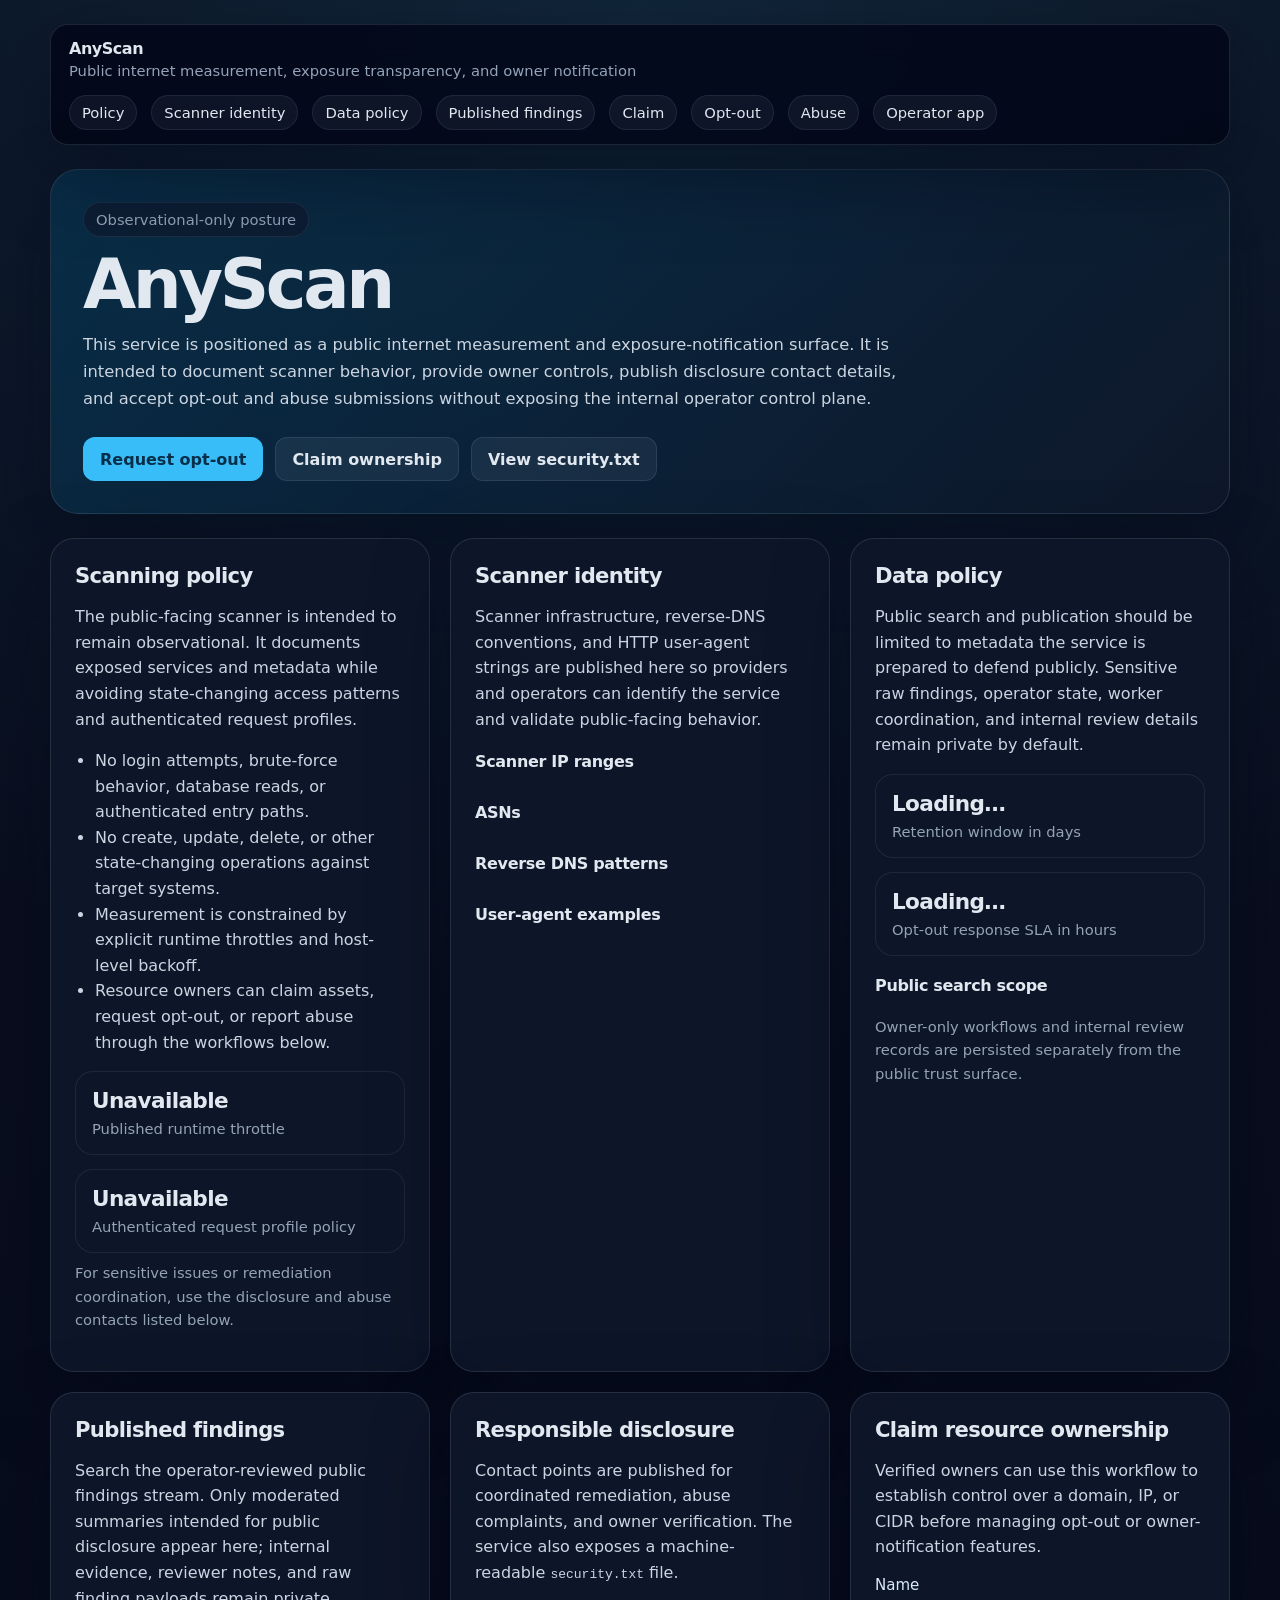
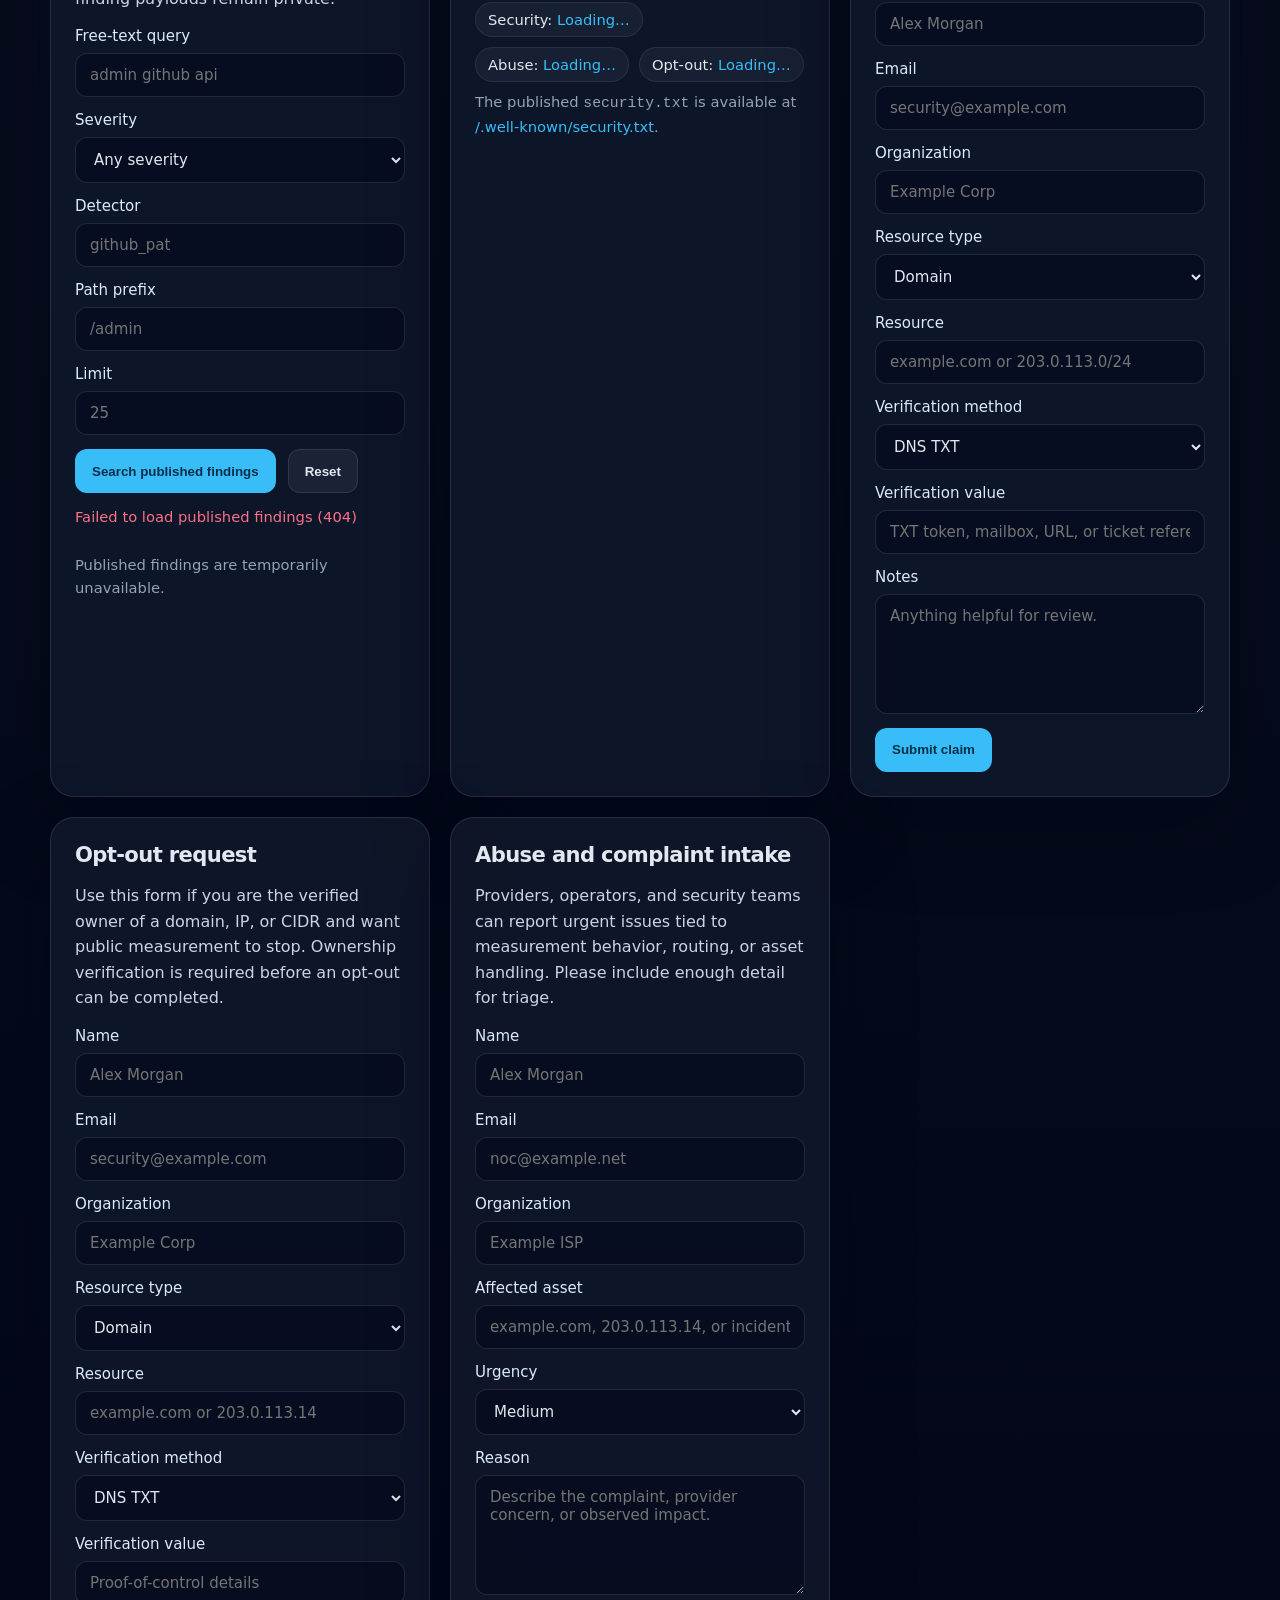
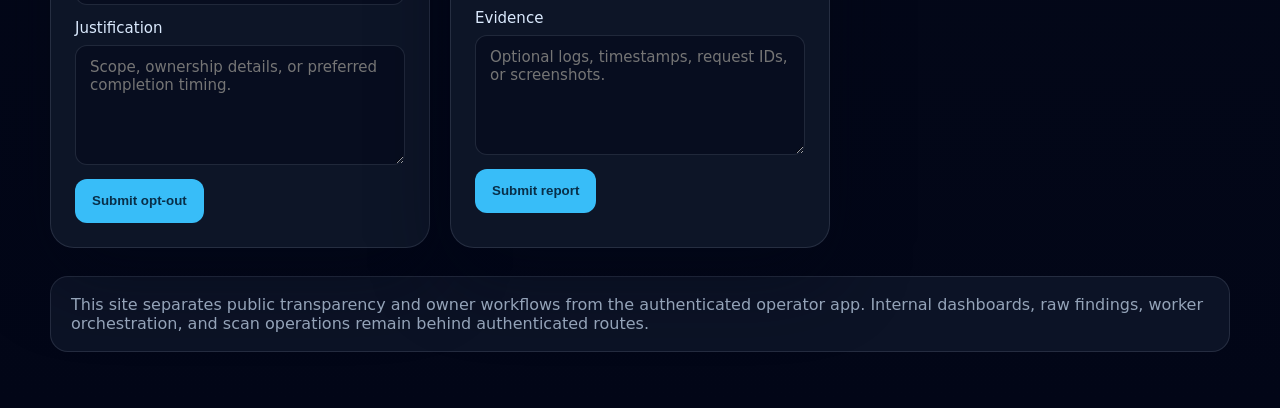
==== public-site.html @ 5071c145 "Initial AnyScan import" ====
<!doctype html>
<html lang="en">
	<head>
		<meta charset="utf-8" />
		<meta name="viewport" content="width=device-width, initial-scale=1" />
		<title>AnyScan</title>
		<style>
			:root {
				color-scheme: dark;
				--bg: #020617;
				--bg-alt: #0f172a;
				--panel: rgba(15, 23, 42, 0.92);
				--panel-border: rgba(148, 163, 184, 0.18);
				--text: #e2e8f0;
				--muted: #94a3b8;
				--accent: #38bdf8;
				--accent-soft: rgba(56, 189, 248, 0.12);
				--success: #34d399;
				--danger: #fb7185;
				--warning: #fbbf24;
				--shadow: 0 30px 80px rgba(2, 6, 23, 0.45);
			}

			* {
				box-sizing: border-box;
			}

			html {
				scroll-behavior: smooth;
			}

			body {
				margin: 0;
				min-height: 100vh;
				font-family:
					Inter,
					ui-sans-serif,
					system-ui,
					-apple-system,
					BlinkMacSystemFont,
					'Segoe UI',
					sans-serif;
				background:
					radial-gradient(
						circle at top,
						rgba(56, 189, 248, 0.12),
						transparent 30%
					),
					linear-gradient(180deg, #0b1120 0%, var(--bg) 100%);
				color: var(--text);
			}

			a {
				color: var(--accent);
				text-decoration: none;
			}

			a:hover {
				text-decoration: underline;
			}

			.shell {
				width: min(1180px, calc(100vw - 32px));
				margin: 0 auto;
				padding: 24px 0 56px;
			}

			.topbar {
				position: sticky;
				top: 0;
				z-index: 20;
				margin-bottom: 24px;
				padding: 14px 18px;
				display: flex;
				justify-content: space-between;
				align-items: center;
				gap: 16px;
				flex-wrap: wrap;
				border: 1px solid var(--panel-border);
				border-radius: 18px;
				background: rgba(2, 6, 23, 0.82);
				backdrop-filter: blur(16px);
				box-shadow: var(--shadow);
			}

			.brand {
				display: flex;
				flex-direction: column;
				gap: 4px;
			}

			.brand strong {
				font-size: 1rem;
				letter-spacing: -0.03em;
			}

			.brand span {
				color: var(--muted);
				font-size: 0.92rem;
			}

			nav {
				display: flex;
				gap: 14px;
				flex-wrap: wrap;
			}

			nav a {
				padding: 8px 12px;
				border-radius: 999px;
				background: rgba(148, 163, 184, 0.08);
				border: 1px solid rgba(148, 163, 184, 0.12);
				color: var(--text);
				font-size: 0.92rem;
			}

			nav a:hover {
				text-decoration: none;
				background: var(--accent-soft);
			}

			.hero {
				padding: 32px;
				border-radius: 28px;
				border: 1px solid var(--panel-border);
				background: linear-gradient(
					135deg,
					rgba(8, 47, 73, 0.92),
					rgba(15, 23, 42, 0.95)
				);
				box-shadow: var(--shadow);
				margin-bottom: 24px;
			}

			.eyebrow {
				display: inline-flex;
				align-items: center;
				gap: 8px;
				margin-bottom: 14px;
				padding: 8px 12px;
				border-radius: 999px;
				background: rgba(15, 23, 42, 0.6);
				border: 1px solid rgba(148, 163, 184, 0.12);
				color: var(--muted);
				font-size: 0.92rem;
			}

			h1 {
				margin: 0 0 14px;
				font-size: clamp(2.4rem, 6vw, 4.3rem);
				line-height: 0.98;
				letter-spacing: -0.05em;
			}

			.hero p {
				margin: 0;
				max-width: 840px;
				color: #cbd5e1;
				line-height: 1.65;
				font-size: 1.02rem;
			}

			.hero-actions {
				margin-top: 24px;
				display: flex;
				gap: 12px;
				flex-wrap: wrap;
			}

			.button {
				display: inline-flex;
				align-items: center;
				justify-content: center;
				min-height: 44px;
				padding: 0 16px;
				border-radius: 12px;
				border: 1px solid transparent;
				background: var(--accent);
				color: #082f49;
				font-weight: 700;
				cursor: pointer;
			}

			.button.secondary {
				background: rgba(148, 163, 184, 0.1);
				border-color: rgba(148, 163, 184, 0.16);
				color: var(--text);
			}

			.grid {
				display: grid;
				gap: 20px;
			}

			.grid.two-up {
				grid-template-columns: repeat(auto-fit, minmax(320px, 1fr));
			}

			.card {
				padding: 24px;
				border-radius: 24px;
				border: 1px solid var(--panel-border);
				background: var(--panel);
				box-shadow: var(--shadow);
			}

			section.card {
				scroll-margin-top: 96px;
			}

			h2 {
				margin: 0 0 12px;
				font-size: 1.32rem;
				letter-spacing: -0.03em;
			}

			h3 {
				margin: 20px 0 10px;
				font-size: 1rem;
				letter-spacing: -0.02em;
			}

			p,
			li {
				color: #cbd5e1;
				line-height: 1.6;
			}

			ul {
				padding-left: 20px;
				margin: 12px 0;
			}

			.pill-row,
			.list-row {
				display: flex;
				gap: 10px;
				flex-wrap: wrap;
				margin-top: 12px;
			}

			.pill {
				padding: 8px 12px;
				border-radius: 999px;
				background: rgba(148, 163, 184, 0.08);
				border: 1px solid rgba(148, 163, 184, 0.12);
				color: var(--text);
				font-size: 0.92rem;
			}

			.metric-grid {
				display: grid;
				gap: 14px;
				grid-template-columns: repeat(auto-fit, minmax(180px, 1fr));
				margin-top: 16px;
			}

			.metric {
				padding: 16px;
				border-radius: 18px;
				background: rgba(15, 23, 42, 0.58);
				border: 1px solid rgba(148, 163, 184, 0.12);
			}

			.metric strong {
				display: block;
				font-size: 1.35rem;
				margin-bottom: 6px;
				letter-spacing: -0.03em;
			}

			.metric span {
				color: var(--muted);
				font-size: 0.92rem;
			}

			form {
				display: grid;
				gap: 14px;
				margin-top: 12px;
			}

			label {
				display: grid;
				gap: 8px;
				font-size: 0.94rem;
				color: #dbeafe;
			}

			input,
			textarea,
			select {
				width: 100%;
				border: 1px solid rgba(148, 163, 184, 0.18);
				border-radius: 12px;
				background: rgba(2, 6, 23, 0.45);
				color: var(--text);
				padding: 12px 14px;
				font: inherit;
			}

			textarea {
				min-height: 120px;
				resize: vertical;
			}

			.form-actions {
				display: flex;
				gap: 12px;
				align-items: center;
				flex-wrap: wrap;
			}

			.form-grid {
				display: grid;
				gap: 14px;
				grid-template-columns: repeat(auto-fit, minmax(160px, 1fr));
			}

			.results-list {
				list-style: none;
				padding: 0;
				margin: 16px 0 0;
				display: grid;
				gap: 12px;
			}

			.result-card {
				padding: 16px;
				border-radius: 18px;
				background: rgba(15, 23, 42, 0.58);
				border: 1px solid rgba(148, 163, 184, 0.12);
			}

			.result-card h3 {
				margin: 0;
				display: flex;
				justify-content: space-between;
				align-items: center;
				gap: 10px;
				flex-wrap: wrap;
				font-size: 1rem;
			}

			.result-card p {
				margin: 10px 0 0;
			}

			.result-meta {
				margin-top: 10px;
				color: var(--muted);
				font-size: 0.92rem;
			}

			.status {
				margin: 0;
				min-height: 22px;
				color: var(--muted);
				font-size: 0.92rem;
			}

			.status.success {
				color: var(--success);
			}
			.status.error {
				color: var(--danger);
			}

			.note {
				margin-top: 8px;
				color: var(--muted);
				font-size: 0.92rem;
			}

			.footer {
				margin-top: 28px;
				padding: 18px 20px;
				border-radius: 18px;
				border: 1px solid var(--panel-border);
				background: rgba(15, 23, 42, 0.82);
				color: var(--muted);
			}

			@media (max-width: 720px) {
				.hero,
				.card {
					padding: 20px;
				}
			}
		</style>
	</head>
	<body>
		<div class="shell">
			<header class="topbar">
				<div class="brand">
					<strong id="service-name-nav"
						>AnyScan</strong
					>
					<span
						>Public internet measurement, exposure transparency, and
						owner notification</span
					>
				</div>
				<nav>
					<a href="/scanning-policy">Policy</a>
					<a href="/scanner-identity">Scanner identity</a>
					<a href="/data-policy">Data policy</a>
					<a href="/#published-findings">Published findings</a>
					<a href="/claim">Claim</a>
					<a href="/opt-out">Opt-out</a>
					<a href="/abuse">Abuse</a>
					<a href="/app">Operator app</a>
				</nav>
			</header>

			<section class="hero">
				<div class="eyebrow">Observational-only posture</div>
				<h1 id="service-name-hero">AnyScan</h1>
				<p>
					This service is positioned as a public internet measurement
					and exposure-notification surface. It is intended to
					document scanner behavior, provide owner controls, publish
					disclosure contact details, and accept opt-out and abuse
					submissions without exposing the internal operator control
					plane.
				</p>
				<div class="hero-actions">
					<a class="button" href="/opt-out">Request opt-out</a>
					<a class="button secondary" href="/claim"
						>Claim ownership</a
					>
					<a
						class="button secondary"
						id="security-txt-link"
						href="/.well-known/security.txt"
						>View security.txt</a
					>
				</div>
			</section>

			<div class="grid two-up">
				<section id="scanning-policy" class="card">
					<h2>Scanning policy</h2>
					<p>
						The public-facing scanner is intended to remain
						observational. It documents exposed services and
						metadata while avoiding state-changing access patterns
						and authenticated request profiles.
					</p>
					<ul>
						<li>
							No login attempts, brute-force behavior, database
							reads, or authenticated entry paths.
						</li>
						<li>
							No create, update, delete, or other state-changing
							operations against target systems.
						</li>
						<li>
							Measurement is constrained by explicit runtime
							throttles and host-level backoff.
						</li>
						<li>
							Resource owners can claim assets, request opt-out,
							or report abuse through the workflows below.
						</li>
					</ul>
					<div class="metric-grid">
						<div class="metric">
							<strong id="rate-limit-value">Loading…</strong>
							<span>Published runtime throttle</span>
						</div>
						<div class="metric">
							<strong id="auth-profile-value">Loading…</strong>
							<span>Authenticated request profile policy</span>
						</div>
					</div>
					<p class="note">
						For sensitive issues or remediation coordination, use
						the disclosure and abuse contacts listed below.
					</p>
				</section>

				<section id="scanner-identity" class="card">
					<h2>Scanner identity</h2>
					<p>
						Scanner infrastructure, reverse-DNS conventions, and
						HTTP user-agent strings are published here so providers
						and operators can identify the service and validate
						public-facing behavior.
					</p>
					<h3>Scanner IP ranges</h3>
					<div id="scanner-ranges" class="pill-row"></div>
					<h3>ASNs</h3>
					<div id="scanner-asns" class="pill-row"></div>
					<h3>Reverse DNS patterns</h3>
					<div id="reverse-dns-patterns" class="pill-row"></div>
					<h3>User-agent examples</h3>
					<div id="user-agent-examples" class="pill-row"></div>
				</section>

				<section id="data-policy" class="card">
					<h2>Data policy</h2>
					<p>
						Public search and publication should be limited to
						metadata the service is prepared to defend publicly.
						Sensitive raw findings, operator state, worker
						coordination, and internal review details remain private
						by default.
					</p>
					<div class="metric-grid">
						<div class="metric">
							<strong id="retention-days">Loading…</strong>
							<span>Retention window in days</span>
						</div>
						<div class="metric">
							<strong id="opt-out-sla">Loading…</strong>
							<span>Opt-out response SLA in hours</span>
						</div>
					</div>
					<h3>Public search scope</h3>
					<div id="search-scope" class="pill-row"></div>
					<p class="note">
						Owner-only workflows and internal review records are
						persisted separately from the public trust surface.
					</p>
				</section>

				<section id="published-findings" class="card">
					<h2>Published findings</h2>
					<p>
						Search the operator-reviewed public findings stream.
						Only moderated summaries intended for public disclosure
						appear here; internal evidence, reviewer notes, and raw
						finding payloads remain private.
					</p>
					<form id="public-findings-form">
						<div class="form-grid">
							<label>
								Free-text query
								<input
									name="q"
									placeholder="admin github api"
								/>
							</label>
							<label>
								Severity
								<select name="severity">
									<option value="">Any severity</option>
									<option value="critical">Critical</option>
									<option value="high">High</option>
									<option value="medium">Medium</option>
									<option value="low">Low</option>
									<option value="info">Info</option>
								</select>
							</label>
							<label>
								Detector
								<input
									name="detector"
									placeholder="github_pat"
								/>
							</label>
							<label>
								Path prefix
								<input
									name="path_prefix"
									placeholder="/admin"
								/>
							</label>
							<label>
								Limit
								<input
									name="limit"
									type="number"
									min="1"
									max="100"
									step="1"
									placeholder="25"
								/>
							</label>
						</div>
						<div class="form-actions">
							<button class="button" type="submit">
								Search published findings
							</button>
							<button
								class="button secondary"
								id="public-findings-reset"
								type="button"
							>
								Reset
							</button>
							<p id="public-findings-status" class="status"></p>
						</div>
					</form>
					<ul id="public-findings-list" class="results-list"></ul>
					<p id="public-findings-empty" class="note">
						Loading published findings…
					</p>
				</section>

				<section id="responsible-disclosure" class="card">
					<h2>Responsible disclosure</h2>
					<p>
						Contact points are published for coordinated
						remediation, abuse complaints, and owner verification.
						The service also exposes a machine-readable
						<code>security.txt</code> file.
					</p>
					<div class="list-row">
						<span class="pill"
							>Security:
							<a id="security-email-link" href="#"
								>Loading…</a
							></span
						>
						<span class="pill"
							>Abuse:
							<a id="abuse-email-link" href="#">Loading…</a></span
						>
						<span class="pill"
							>Opt-out:
							<a id="opt-out-email-link" href="#"
								>Loading…</a
							></span
						>
					</div>
					<p class="note">
						The published <code>security.txt</code> is available at
						<a
							id="security-txt-inline-link"
							href="/.well-known/security.txt"
							>/.well-known/security.txt</a
						>.
					</p>
				</section>

				<section id="claim" class="card">
					<h2>Claim resource ownership</h2>
					<p>
						Verified owners can use this workflow to establish
						control over a domain, IP, or CIDR before managing
						opt-out or owner-notification features.
					</p>
					<form id="claim-form">
						<label>
							Name
							<input
								name="requester_name"
								required
								placeholder="Alex Morgan"
							/>
						</label>
						<label>
							Email
							<input
								name="requester_email"
								type="email"
								required
								placeholder="security@example.com"
							/>
						</label>
						<label>
							Organization
							<input
								name="organization"
								placeholder="Example Corp"
							/>
						</label>
						<label>
							Resource type
							<select name="resource_kind">
								<option value="domain">Domain</option>
								<option value="ip">IP</option>
								<option value="cidr">CIDR</option>
							</select>
						</label>
						<label>
							Resource
							<input
								name="resource"
								required
								placeholder="example.com or 203.0.113.0/24"
							/>
						</label>
						<label>
							Verification method
							<select name="verification_method">
								<option value="dns_txt">DNS TXT</option>
								<option value="email">Email</option>
								<option value="http_file">HTTP file</option>
								<option value="manual_review">
									Manual review
								</option>
							</select>
						</label>
						<label>
							Verification value
							<input
								name="verification_value"
								required
								placeholder="TXT token, mailbox, URL, or ticket reference"
							/>
						</label>
						<label>
							Notes
							<textarea
								name="notes"
								placeholder="Anything helpful for review."
							></textarea>
						</label>
						<div class="form-actions">
							<button class="button" type="submit">
								Submit claim
							</button>
							<p id="claim-status" class="status"></p>
						</div>
					</form>
				</section>

				<section id="opt-out" class="card">
					<h2>Opt-out request</h2>
					<p>
						Use this form if you are the verified owner of a domain,
						IP, or CIDR and want public measurement to stop.
						Ownership verification is required before an opt-out can
						be completed.
					</p>
					<form id="opt-out-form">
						<label>
							Name
							<input
								name="requester_name"
								required
								placeholder="Alex Morgan"
							/>
						</label>
						<label>
							Email
							<input
								name="requester_email"
								type="email"
								required
								placeholder="security@example.com"
							/>
						</label>
						<label>
							Organization
							<input
								name="organization"
								placeholder="Example Corp"
							/>
						</label>
						<label>
							Resource type
							<select name="resource_kind">
								<option value="domain">Domain</option>
								<option value="ip">IP</option>
								<option value="cidr">CIDR</option>
							</select>
						</label>
						<label>
							Resource
							<input
								name="resource"
								required
								placeholder="example.com or 203.0.113.14"
							/>
						</label>
						<label>
							Verification method
							<select name="verification_method">
								<option value="dns_txt">DNS TXT</option>
								<option value="email">Email</option>
								<option value="http_file">HTTP file</option>
								<option value="manual_review">
									Manual review
								</option>
							</select>
						</label>
						<label>
							Verification value
							<input
								name="verification_value"
								required
								placeholder="Proof-of-control details"
							/>
						</label>
						<label>
							Justification
							<textarea
								name="justification"
								placeholder="Scope, ownership details, or preferred completion timing."
							></textarea>
						</label>
						<div class="form-actions">
							<button class="button" type="submit">
								Submit opt-out
							</button>
							<p id="opt-out-status" class="status"></p>
						</div>
					</form>
				</section>

				<section id="abuse" class="card">
					<h2>Abuse and complaint intake</h2>
					<p>
						Providers, operators, and security teams can report
						urgent issues tied to measurement behavior, routing, or
						asset handling. Please include enough detail for triage.
					</p>
					<form id="abuse-form">
						<label>
							Name
							<input
								name="requester_name"
								required
								placeholder="Alex Morgan"
							/>
						</label>
						<label>
							Email
							<input
								name="requester_email"
								type="email"
								required
								placeholder="noc@example.net"
							/>
						</label>
						<label>
							Organization
							<input
								name="organization"
								placeholder="Example ISP"
							/>
						</label>
						<label>
							Affected asset
							<input
								name="affected_resource"
								required
								placeholder="example.com, 203.0.113.14, or incident reference"
							/>
						</label>
						<label>
							Urgency
							<select name="urgency">
								<option value="low">Low</option>
								<option value="medium" selected>Medium</option>
								<option value="high">High</option>
								<option value="critical">Critical</option>
							</select>
						</label>
						<label>
							Reason
							<textarea
								name="reason"
								required
								placeholder="Describe the complaint, provider concern, or observed impact."
							></textarea>
						</label>
						<label>
							Evidence
							<textarea
								name="evidence"
								placeholder="Optional logs, timestamps, request IDs, or screenshots."
							></textarea>
						</label>
						<div class="form-actions">
							<button class="button" type="submit">
								Submit report
							</button>
							<p id="abuse-status" class="status"></p>
						</div>
					</form>
				</section>
			</div>

			<footer class="footer">
				This site separates public transparency and owner workflows from
				the authenticated operator app. Internal dashboards, raw
				findings, worker orchestration, and scan operations remain
				behind authenticated routes.
			</footer>
		</div>

		<script>
			const profileEndpoint = '/api/public/profile';
			const publicFindingsEndpoint = '/api/public/findings';

			const byId = id => document.getElementById(id);

			function formatTimestamp(value) {
				if (!value) {
					return '—';
				}
				const date = new Date(value);
				return Number.isNaN(date.getTime())
					? value
					: date.toLocaleString();
			}

			function normalizePositiveInteger(value) {
				const numeric = Number(`${value || ''}`.trim());
				return Number.isInteger(numeric) && numeric > 0
					? numeric
					: null;
			}

			function renderPills(element, items, fallback) {
				element.innerHTML = '';
				const values = items && items.length ? items : [fallback];
				values.forEach(value => {
					const span = document.createElement('span');
					span.className = 'pill';
					span.textContent = value;
					element.appendChild(span);
				});
			}

			function setMailLink(anchor, email) {
				anchor.href = `mailto:${email}`;
				anchor.textContent = email;
			}

			function setStatus(element, message, tone = '') {
				element.textContent = message;
				element.className = `status ${tone}`.trim();
			}

			async function loadProfile() {
				const response = await fetch(profileEndpoint, {
					credentials: 'same-origin'
				});
				if (!response.ok) {
					throw new Error(
						`Failed to load public profile (${response.status})`
					);
				}
				return response.json();
			}

			function populateProfile(profile) {
				byId('service-name-nav').textContent = profile.service_name;
				byId('service-name-hero').textContent = profile.service_name;
				byId('rate-limit-value').textContent =
					profile.rate_limit_policy;
				byId('auth-profile-value').textContent =
					profile.allow_authenticated_request_profiles
						? 'Enabled'
						: 'Disabled';
				byId('retention-days').textContent =
					`${profile.data_retention_days}`;
				byId('opt-out-sla').textContent =
					`${profile.opt_out_response_sla_hours}`;

				renderPills(
					byId('scanner-ranges'),
					profile.scanner_ip_ranges,
					'No ranges published yet'
				);
				renderPills(
					byId('scanner-asns'),
					profile.scanner_asns,
					'No ASNs published yet'
				);
				renderPills(
					byId('reverse-dns-patterns'),
					profile.reverse_dns_patterns,
					'No reverse-DNS patterns published yet'
				);
				renderPills(
					byId('user-agent-examples'),
					profile.user_agent_examples,
					'No user-agent examples published yet'
				);
				renderPills(
					byId('search-scope'),
					profile.published_search_scope,
					'No public search scope published yet'
				);

				setMailLink(
					byId('security-email-link'),
					profile.security_email
				);
				setMailLink(byId('abuse-email-link'), profile.abuse_email);
				setMailLink(byId('opt-out-email-link'), profile.opt_out_email);

				byId('security-txt-link').href = profile.security_txt_url;
				byId('security-txt-inline-link').href =
					profile.security_txt_url;
			}

			async function submitForm(
				form,
				endpoint,
				statusElement,
				payloadBuilder
			) {
				const formData = new FormData(form);
				const payload = payloadBuilder(formData);
				setStatus(statusElement, 'Submitting…');
				const response = await fetch(endpoint, {
					method: 'POST',
					headers: { 'Content-Type': 'application/json' },
					body: JSON.stringify(payload),
					credentials: 'same-origin'
				});
				let body = null;
				try {
					body = await response.json();
				} catch (_) {
					body = null;
				}
				if (!response.ok) {
					const message =
						body && body.message
							? body.message
							: `Request failed with status ${response.status}`;
					throw new Error(message);
				}
				return body;
			}

			function textOrNull(formData, key) {
				const value = `${formData.get(key) || ''}`.trim();
				return value ? value : null;
			}

			function hasActivePublicFindingsQuery(query) {
				if (!query || typeof query !== 'object') {
					return false;
				}
				return Boolean(
					`${query.q || ''}`.trim() ||
						`${query.severity || ''}`.trim() ||
						`${query.detector || ''}`.trim() ||
						`${query.path_prefix || ''}`.trim() ||
						normalizePositiveInteger(query.limit)
				);
			}

			function buildPublicFindingsQuery(form) {
				const formData = new FormData(form);
				const query = {
					q: textOrNull(formData, 'q'),
					severity: textOrNull(formData, 'severity'),
					detector: textOrNull(formData, 'detector'),
					path_prefix: textOrNull(formData, 'path_prefix'),
					limit: normalizePositiveInteger(formData.get('limit'))
				};
				if (query.limit) {
					query.limit = Math.max(1, Math.min(100, query.limit));
				}
				return hasActivePublicFindingsQuery(query) ? query : null;
			}

			function publicFindingsQueryToSearchParams(query) {
				const params = new URLSearchParams();
				if (!query) {
					return params;
				}
				if (query.q) {
					params.set('q', query.q);
				}
				if (query.severity) {
					params.set('severity', query.severity);
				}
				if (query.detector) {
					params.set('detector', query.detector);
				}
				if (query.path_prefix) {
					params.set('path_prefix', query.path_prefix);
				}
				if (query.limit) {
					params.set('limit', String(query.limit));
				}
				return params;
			}

			function describePublicFindingsQuery(query) {
				if (!hasActivePublicFindingsQuery(query)) {
					return 'Showing the latest operator-reviewed published findings.';
				}
				const parts = [];
				if (query.q) {
					parts.push(`text "${query.q}"`);
				}
				if (query.severity) {
					parts.push(`severity ${query.severity}`);
				}
				if (query.detector) {
					parts.push(`detector ${query.detector}`);
				}
				if (query.path_prefix) {
					parts.push(`path ${query.path_prefix}`);
				}
				if (query.limit) {
					parts.push(`limit ${query.limit}`);
				}
				return `Showing published findings filtered by ${parts.join(' • ')}.`;
			}

			function renderPublicFindingPills(container, finding) {
				container.innerHTML = '';
				[finding.severity, finding.detector]
					.filter(Boolean)
					.forEach(value => {
						const pill = document.createElement('span');
						pill.className = 'pill';
						pill.textContent = value;
						container.appendChild(pill);
					});
			}

			function renderPublicFindings(findings, query) {
				const list = byId('public-findings-list');
				const empty = byId('public-findings-empty');
				list.innerHTML = '';

				if (!Array.isArray(findings) || !findings.length) {
					empty.textContent = query
						? 'No published findings matched the current search.'
						: 'No operator-reviewed findings are published yet.';
					return;
				}

				empty.textContent = '';
				findings.forEach(finding => {
					const item = document.createElement('li');
					item.className = 'result-card';

					const heading = document.createElement('h3');
					const title = document.createElement('span');
					title.textContent = finding.summary || 'Published finding';
					const observed = document.createElement('span');
					observed.className = 'note';
					observed.textContent = `Observed ${formatTimestamp(finding.observed_at)}`;
					heading.append(title, observed);

					const pills = document.createElement('div');
					pills.className = 'list-row';
					renderPublicFindingPills(pills, finding);

					const path = document.createElement('p');
					path.textContent = `${finding.target_base_url || ''}${finding.path || ''}`;

					const meta = document.createElement('p');
					meta.className = 'result-meta';
					meta.textContent = `Published ${formatTimestamp(finding.published_at)}`;

					item.append(heading, pills, path, meta);
					list.appendChild(item);
				});
			}

			async function loadPublicFindings(query = null) {
				const params = publicFindingsQueryToSearchParams(query);
				const path = params.toString()
					? `${publicFindingsEndpoint}?${params.toString()}`
					: publicFindingsEndpoint;
				setStatus(
					byId('public-findings-status'),
					'Loading published findings…'
				);
				const response = await fetch(path, {
					credentials: 'same-origin'
				});
				if (!response.ok) {
					throw new Error(
						`Failed to load published findings (${response.status})`
					);
				}
				const findings = await response.json();
				renderPublicFindings(findings, query);
				setStatus(
					byId('public-findings-status'),
					describePublicFindingsQuery(query)
				);
			}

			function scrollToRouteSection() {
				const routeMap = {
					'/scanning-policy': 'scanning-policy',
					'/scanner-identity': 'scanner-identity',
					'/data-policy': 'data-policy',
					'/claim': 'claim',
					'/opt-out': 'opt-out',
					'/abuse': 'abuse'
				};
				const target = routeMap[window.location.pathname];
				if (!target) return;
				requestAnimationFrame(() => {
					byId(target)?.scrollIntoView({
						behavior: 'smooth',
						block: 'start'
					});
				});
			}

			async function bootstrap() {
				try {
					const profile = await loadProfile();
					populateProfile(profile);
				} catch (error) {
					byId('rate-limit-value').textContent = 'Unavailable';
					byId('auth-profile-value').textContent = 'Unavailable';
				}

				try {
					await loadPublicFindings();
				} catch (error) {
					setStatus(
						byId('public-findings-status'),
						error.message,
						'error'
					);
					byId('public-findings-empty').textContent =
						'Published findings are temporarily unavailable.';
				}

				scrollToRouteSection();

				const publicFindingsForm = byId('public-findings-form');
				const publicFindingsReset = byId('public-findings-reset');
				publicFindingsForm.addEventListener('submit', async event => {
					event.preventDefault();
					try {
						await loadPublicFindings(
							buildPublicFindingsQuery(publicFindingsForm)
						);
					} catch (error) {
						setStatus(
							byId('public-findings-status'),
							error.message,
							'error'
						);
					}
				});
				publicFindingsReset.addEventListener('click', async () => {
					publicFindingsForm.reset();
					try {
						await loadPublicFindings();
					} catch (error) {
						setStatus(
							byId('public-findings-status'),
							error.message,
							'error'
						);
					}
				});

				const claimForm = byId('claim-form');
				const claimStatus = byId('claim-status');
				claimForm.addEventListener('submit', async event => {
					event.preventDefault();
					try {
						const record = await submitForm(
							claimForm,
							'/api/public/claims',
							claimStatus,
							formData => ({
								requester_name: `${formData.get('requester_name') || ''}`,
								requester_email: `${formData.get('requester_email') || ''}`,
								organization: textOrNull(
									formData,
									'organization'
								),
								resource_kind: `${formData.get('resource_kind') || 'domain'}`,
								resource: `${formData.get('resource') || ''}`,
								verification_method: `${formData.get('verification_method') || 'dns_txt'}`,
								verification_value: `${formData.get('verification_value') || ''}`,
								notes: textOrNull(formData, 'notes')
							})
						);
						claimForm.reset();
						setStatus(
							claimStatus,
							`Claim ${record.id} submitted with status ${record.status}.`,
							'success'
						);
					} catch (error) {
						setStatus(claimStatus, error.message, 'error');
					}
				});

				const optOutForm = byId('opt-out-form');
				const optOutStatus = byId('opt-out-status');
				optOutForm.addEventListener('submit', async event => {
					event.preventDefault();
					try {
						const record = await submitForm(
							optOutForm,
							'/api/public/opt-outs',
							optOutStatus,
							formData => ({
								requester_name: `${formData.get('requester_name') || ''}`,
								requester_email: `${formData.get('requester_email') || ''}`,
								organization: textOrNull(
									formData,
									'organization'
								),
								resource_kind: `${formData.get('resource_kind') || 'domain'}`,
								resource: `${formData.get('resource') || ''}`,
								verification_method: `${formData.get('verification_method') || 'dns_txt'}`,
								verification_value: `${formData.get('verification_value') || ''}`,
								justification: textOrNull(
									formData,
									'justification'
								)
							})
						);
						optOutForm.reset();
						setStatus(
							optOutStatus,
							`Opt-out request ${record.id} submitted with status ${record.status}.`,
							'success'
						);
					} catch (error) {
						setStatus(optOutStatus, error.message, 'error');
					}
				});

				const abuseForm = byId('abuse-form');
				const abuseStatus = byId('abuse-status');
				abuseForm.addEventListener('submit', async event => {
					event.preventDefault();
					try {
						const record = await submitForm(
							abuseForm,
							'/api/public/abuse-reports',
							abuseStatus,
							formData => ({
								requester_name: `${formData.get('requester_name') || ''}`,
								requester_email: `${formData.get('requester_email') || ''}`,
								organization: textOrNull(
									formData,
									'organization'
								),
								affected_resource: `${formData.get('affected_resource') || ''}`,
								urgency: `${formData.get('urgency') || 'medium'}`,
								reason: `${formData.get('reason') || ''}`,
								evidence: textOrNull(formData, 'evidence')
							})
						);
						abuseForm.reset();
						setStatus(
							abuseStatus,
							`Abuse report ${record.id} submitted with status ${record.status}.`,
							'success'
						);
					} catch (error) {
						setStatus(abuseStatus, error.message, 'error');
					}
				});
			}

			bootstrap();
		</script>
	</body>
</html>
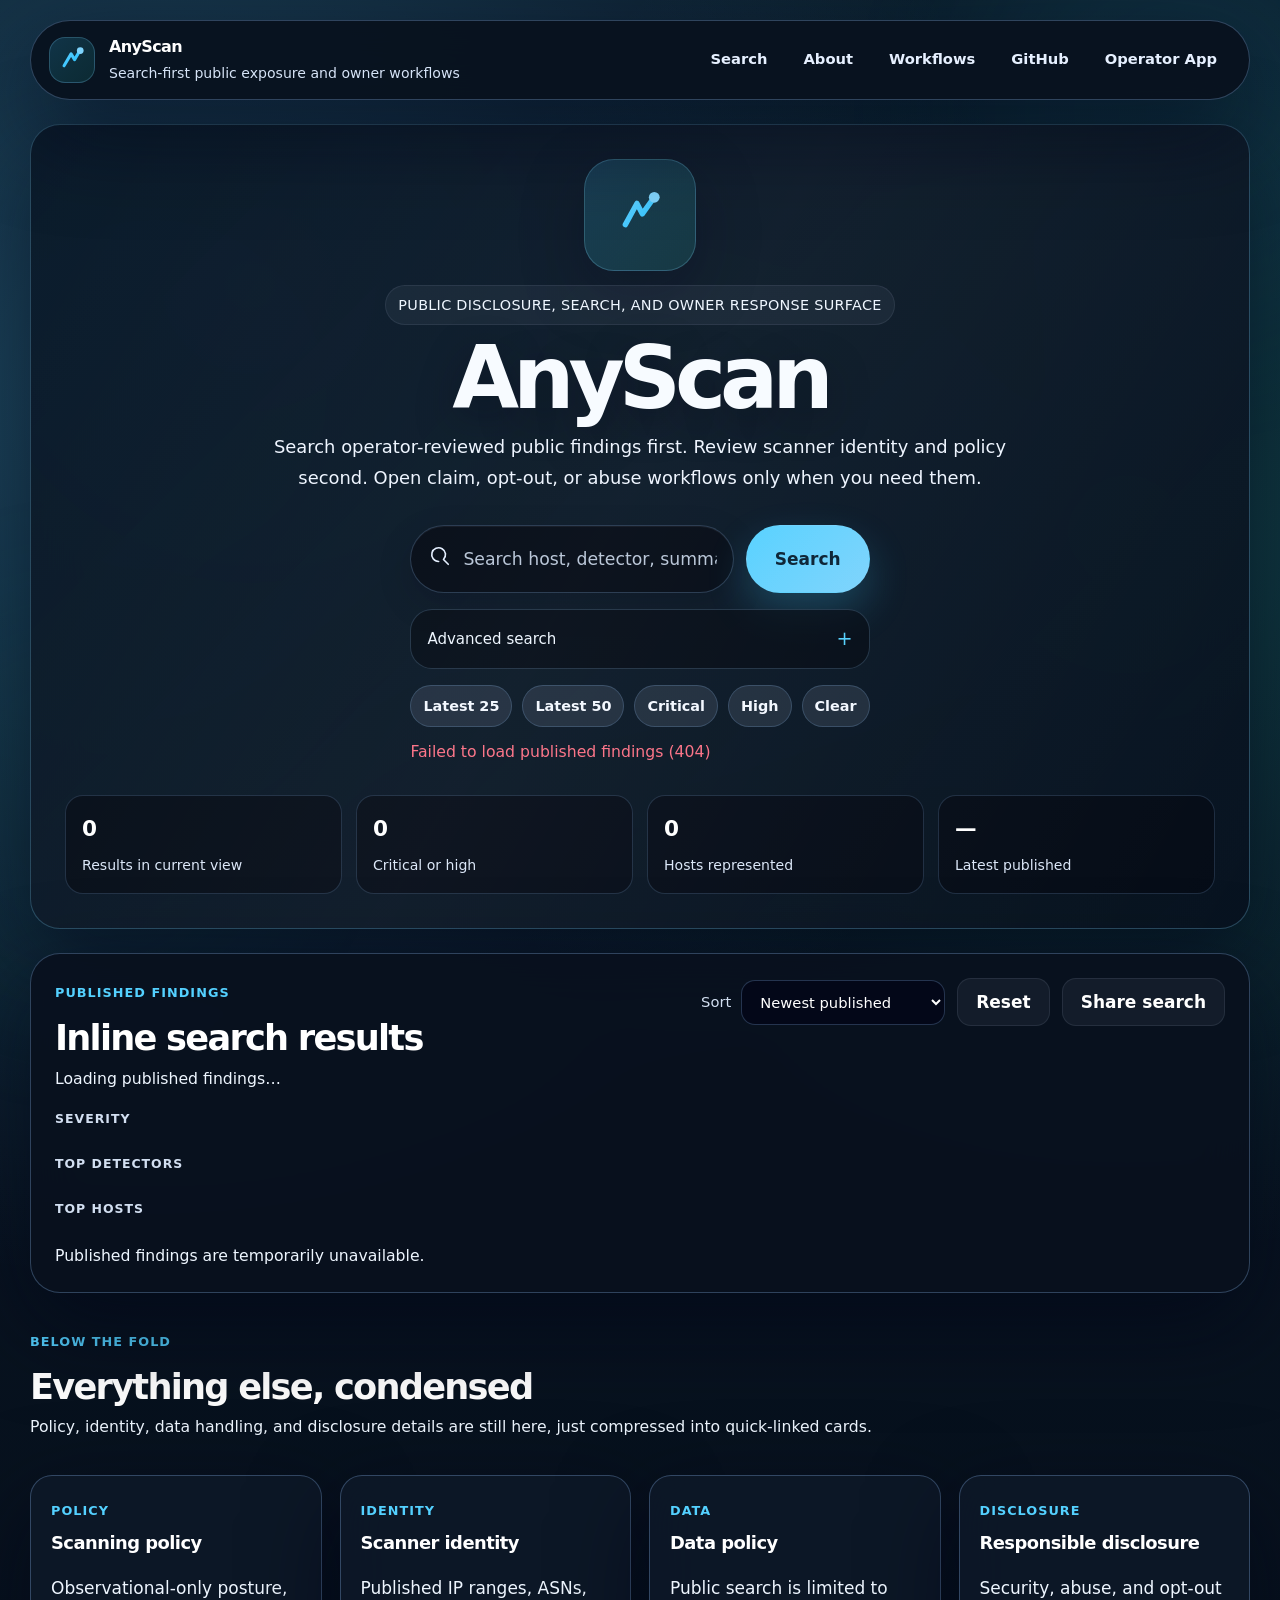
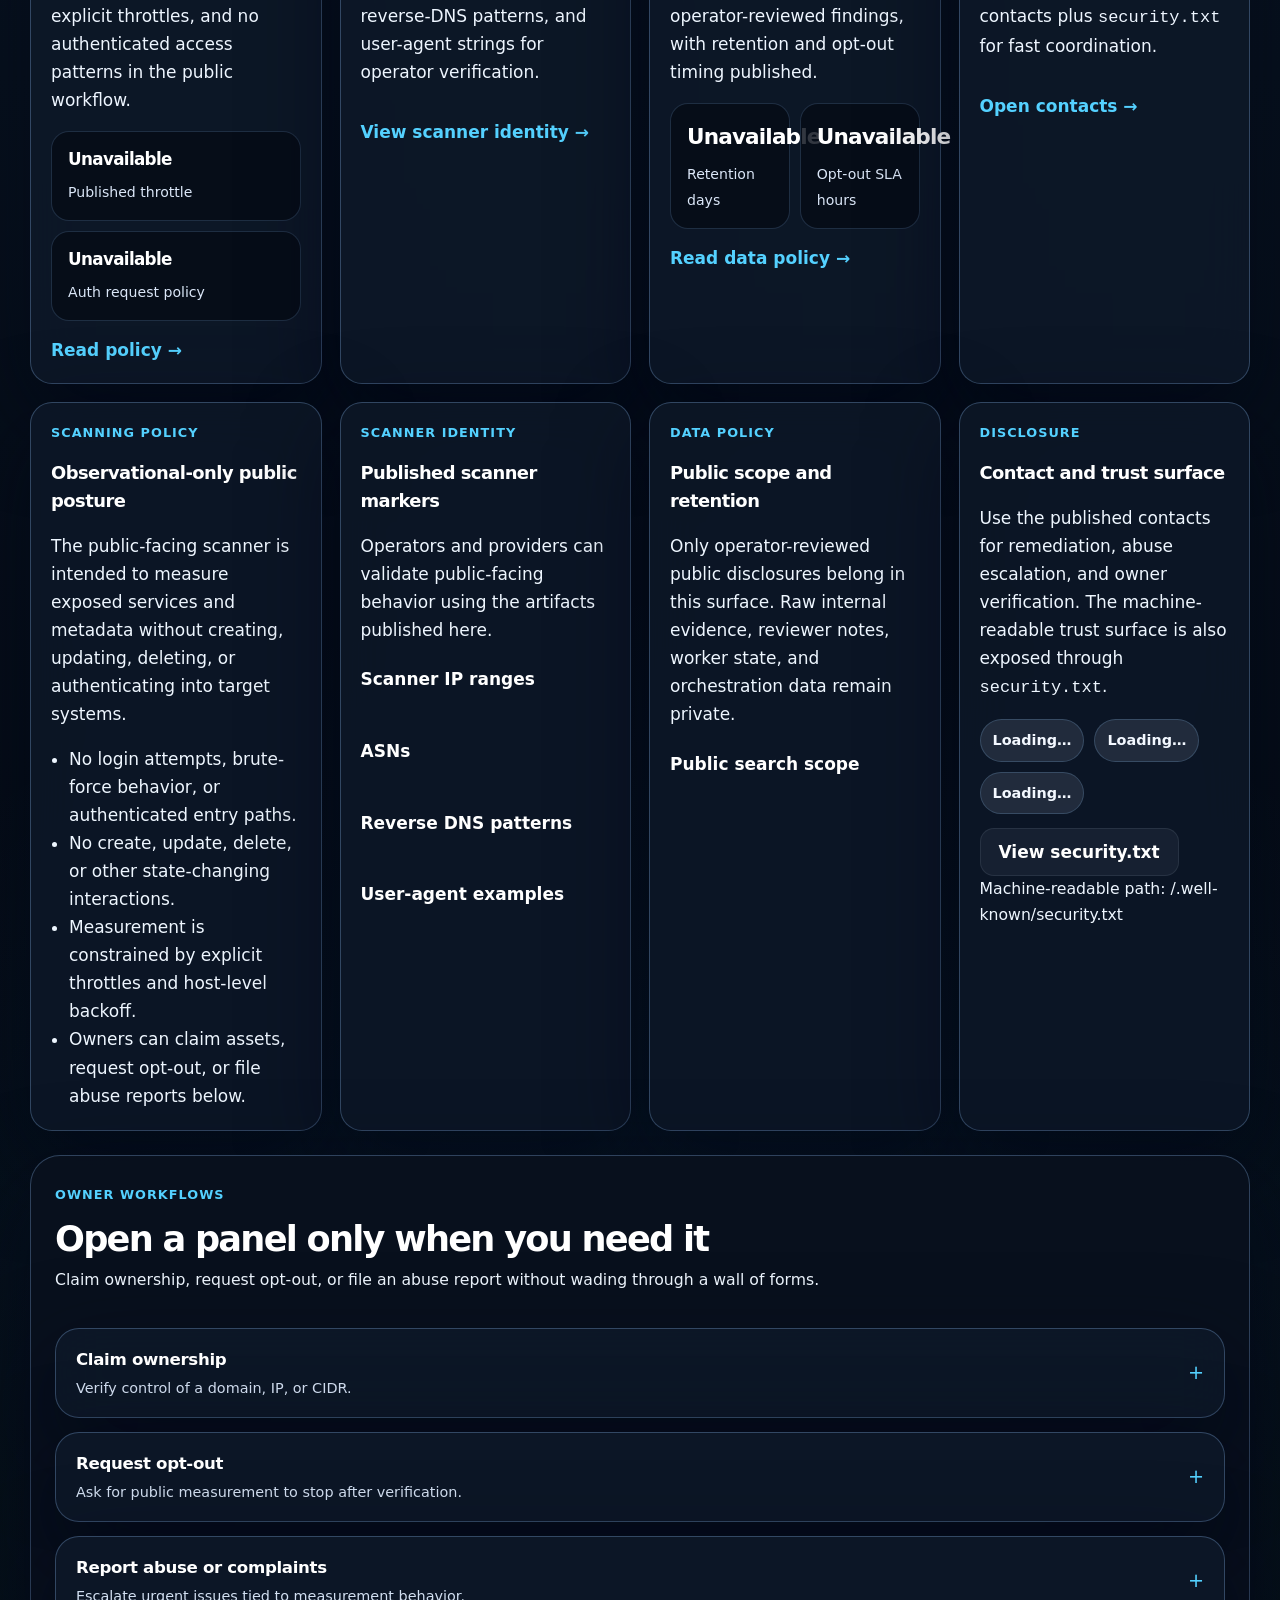
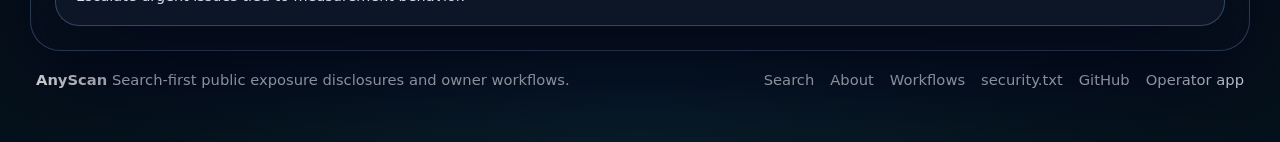
==== commit 8b12f2d0: "Sync AnyScan runtime updates" ====
--- a/public-site.html
+++ b/public-site.html
@@ -7,18 +7,25 @@
 		<style>
 			:root {
 				color-scheme: dark;
-				--bg: #020617;
-				--bg-alt: #0f172a;
-				--panel: rgba(15, 23, 42, 0.92);
-				--panel-border: rgba(148, 163, 184, 0.18);
-				--text: #e2e8f0;
-				--muted: #94a3b8;
-				--accent: #38bdf8;
-				--accent-soft: rgba(56, 189, 248, 0.12);
+				--bg: #07111d;
+				--bg-deep: #0b1a2d;
+				--panel: rgba(13, 24, 40, 0.94);
+				--panel-strong: rgba(13, 24, 40, 0.98);
+				--panel-border: rgba(147, 197, 253, 0.28);
+				--text: #ffffff;
+				--muted: #d2dff1;
+				--muted-strong: #eef6ff;
+				--accent: #54d1ff;
+				--accent-2: #2dd4bf;
+				--accent-soft: rgba(84, 209, 255, 0.18);
 				--success: #34d399;
+				--warning: #fbbf24;
 				--danger: #fb7185;
-				--warning: #fbbf24;
-				--shadow: 0 30px 80px rgba(2, 6, 23, 0.45);
+				--critical: #f43f5e;
+				--shadow: 0 32px 90px rgba(2, 6, 23, 0.58);
+				--radius-xl: 30px;
+				--radius-lg: 22px;
+				--radius-md: 16px;
 			}
 
 			* {
@@ -33,855 +40,1657 @@
 				margin: 0;
 				min-height: 100vh;
 				font-family:
+					'Sora',
+					'Space Grotesk',
 					Inter,
 					ui-sans-serif,
 					system-ui,
-					-apple-system,
-					BlinkMacSystemFont,
-					'Segoe UI',
 					sans-serif;
+				color: var(--text);
 				background:
 					radial-gradient(
-						circle at top,
+						circle at 12% 12%,
+						rgba(84, 209, 255, 0.28),
+						transparent 28%
+					),
+					radial-gradient(
+						circle at 88% 16%,
+						rgba(45, 212, 191, 0.22),
+						transparent 24%
+					),
+					radial-gradient(
+						circle at 50% 100%,
 						rgba(56, 189, 248, 0.12),
-						transparent 30%
+						transparent 34%
 					),
-					linear-gradient(180deg, #0b1120 0%, var(--bg) 100%);
-				color: var(--text);
+					linear-gradient(180deg, #0a1727 0%, var(--bg) 50%, #02070f 100%);
+				overflow-x: hidden;
+				font-size: 17px;
+				line-height: 1.55;
+			}
+
+			body::before,
+			body::after {
+				content: '';
+				position: fixed;
+				inset: auto;
+				width: 28rem;
+				height: 28rem;
+				border-radius: 999px;
+				filter: blur(80px);
+				pointer-events: none;
+				opacity: 0.3;
+				z-index: 0;
+				animation: floatGlow 16s ease-in-out infinite;
+			}
+
+			body::before {
+				top: -7rem;
+				right: -8rem;
+				background: rgba(57, 198, 255, 0.22);
+			}
+
+			body::after {
+				left: -9rem;
+				bottom: -8rem;
+				background: rgba(45, 212, 191, 0.12);
+				animation-delay: -8s;
+			}
+
+			@keyframes floatGlow {
+				0%,
+				100% {
+					transform: translate3d(0, 0, 0) scale(1);
+				}
+				50% {
+					transform: translate3d(0, 26px, 0) scale(1.06);
+				}
+			}
+
+			@keyframes riseIn {
+				from {
+					opacity: 0;
+					transform: translateY(18px);
+				}
+				to {
+					opacity: 1;
+					transform: translateY(0);
+				}
 			}
 
 			a {
-				color: var(--accent);
+				color: inherit;
 				text-decoration: none;
 			}
 
-			a:hover {
-				text-decoration: underline;
-			}
-
-			.shell {
-				width: min(1180px, calc(100vw - 32px));
+			button,
+			input,
+			select,
+			textarea {
+				font: inherit;
+			}
+
+			code {
+				font-family:
+					'IBM Plex Mono',
+					'SFMono-Regular',
+					ui-monospace,
+					monospace;
+			}
+
+			.page-shell {
+				position: relative;
+				z-index: 1;
+				width: min(1220px, calc(100vw - 28px));
 				margin: 0 auto;
-				padding: 24px 0 56px;
+				padding: 20px 0 40px;
+			}
+
+			.topbar,
+			.glass-panel,
+			.info-card,
+			.workflow-panel {
+				border: 1px solid var(--panel-border);
+				background: var(--panel);
+				backdrop-filter: blur(24px);
+				box-shadow: var(--shadow);
 			}
 
 			.topbar {
 				position: sticky;
-				top: 0;
+				top: 16px;
 				z-index: 20;
+				display: flex;
+				align-items: center;
+				justify-content: space-between;
+				gap: 20px;
 				margin-bottom: 24px;
 				padding: 14px 18px;
+				border-radius: 999px;
+				background: rgba(9, 18, 31, 0.96);
+				animation: riseIn 320ms ease both;
+			}
+
+			.brand-lockup {
+				display: inline-flex;
+				align-items: center;
+				gap: 14px;
+				min-width: 0;
+			}
+
+			.brand-mark {
+				display: inline-flex;
+				align-items: center;
+				justify-content: center;
+				width: 46px;
+				height: 46px;
+				border-radius: 16px;
+				background:
+					linear-gradient(
+						135deg,
+						rgba(57, 198, 255, 0.18),
+						rgba(45, 212, 191, 0.12)
+					);
+				border: 1px solid rgba(125, 211, 252, 0.24);
+				flex: 0 0 auto;
+			}
+
+			.brand-mark svg,
+			.hero-logo svg {
+				display: block;
+				width: 100%;
+				height: 100%;
+			}
+
+			.brand-copy {
+				display: grid;
+				gap: 3px;
+				min-width: 0;
+			}
+
+			.brand-copy strong {
+				font-size: 1rem;
+				letter-spacing: -0.04em;
+			}
+
+			.brand-copy span {
+				color: #d6e4f7;
+				font-size: 0.88rem;
+				white-space: nowrap;
+				overflow: hidden;
+				text-overflow: ellipsis;
+			}
+
+			.topnav {
 				display: flex;
-				justify-content: space-between;
 				align-items: center;
-				gap: 16px;
+				gap: 8px;
 				flex-wrap: wrap;
-				border: 1px solid var(--panel-border);
-				border-radius: 18px;
-				background: rgba(2, 6, 23, 0.82);
-				backdrop-filter: blur(16px);
-				box-shadow: var(--shadow);
-			}
-
-			.brand {
-				display: flex;
-				flex-direction: column;
-				gap: 4px;
-			}
-
-			.brand strong {
-				font-size: 1rem;
-				letter-spacing: -0.03em;
-			}
-
-			.brand span {
-				color: var(--muted);
+			}
+
+			.topnav a {
+				padding: 9px 14px;
+				border-radius: 999px;
+				color: #e6f0ff;
 				font-size: 0.92rem;
-			}
-
-			nav {
-				display: flex;
+				font-weight: 600;
+				transition:
+					background 140ms ease,
+					color 140ms ease,
+					transform 140ms ease;
+			}
+
+			.topnav a:hover {
+				background: rgba(148, 163, 184, 0.1);
+				color: var(--text);
+				transform: translateY(-1px);
+			}
+
+			.layout {
+				display: grid;
+				gap: 24px;
+			}
+
+			.hero {
+				position: relative;
+				overflow: hidden;
+				padding: 34px;
+				border-radius: var(--radius-xl);
+				background:
+					linear-gradient(
+						135deg,
+						rgba(11, 27, 43, 0.98),
+						rgba(8, 18, 31, 0.94)
+					),
+					radial-gradient(
+						circle at 18% 20%,
+						rgba(84, 209, 255, 0.28),
+						transparent 32%
+					);
+				border: 1px solid rgba(125, 211, 252, 0.28);
+				animation: riseIn 420ms ease both;
+			}
+
+			.hero::after {
+				content: '';
+				position: absolute;
+				inset: 0;
+				background:
+					linear-gradient(
+						120deg,
+						transparent 0%,
+						rgba(255, 255, 255, 0.04) 48%,
+						transparent 100%
+					);
+				pointer-events: none;
+			}
+
+			.hero-grid {
+				display: grid;
+				gap: 24px;
+				align-items: center;
+				grid-template-columns: minmax(0, 1fr);
+			}
+
+			.hero-copy {
+				display: grid;
+				justify-items: center;
+				text-align: center;
 				gap: 14px;
-				flex-wrap: wrap;
-			}
-
-			nav a {
+			}
+
+			.hero-logo {
+				width: 112px;
+				height: 112px;
+				border-radius: 30px;
+				padding: 18px;
+				background:
+					linear-gradient(
+						135deg,
+						rgba(57, 198, 255, 0.18),
+						rgba(45, 212, 191, 0.14)
+					);
+				border: 1px solid rgba(125, 211, 252, 0.24);
+				box-shadow: 0 20px 60px rgba(2, 6, 23, 0.34);
+				animation: floatGlow 14s ease-in-out infinite;
+			}
+
+			.eyebrow {
+				display: inline-flex;
+				align-items: center;
+				gap: 8px;
 				padding: 8px 12px;
 				border-radius: 999px;
 				background: rgba(148, 163, 184, 0.08);
 				border: 1px solid rgba(148, 163, 184, 0.12);
+				color: var(--muted-strong);
+				font-size: 0.9rem;
+				letter-spacing: 0.02em;
+				text-transform: uppercase;
+			}
+
+			h1 {
+				margin: 0;
+				font-size: clamp(3rem, 7vw, 5.4rem);
+				line-height: 0.92;
+				letter-spacing: -0.07em;
+				color: #f7fbff;
+				text-shadow: 0 12px 40px rgba(2, 6, 23, 0.45);
+			}
+
+			.hero-copy p {
+				margin: 0;
+				max-width: 760px;
+				color: #eef5ff;
+				line-height: 1.7;
+				font-size: 1.12rem;
+				font-weight: 500;
+			}
+
+			.hero-search-form {
+				display: grid;
+				gap: 16px;
+				max-width: 920px;
+				margin: 8px auto 0;
+			}
+
+			.search-row {
+				display: grid;
+				grid-template-columns: minmax(0, 1fr) auto;
+				gap: 12px;
+			}
+
+			.search-input-wrap {
+				display: flex;
+				align-items: center;
+				gap: 12px;
+				padding: 0 16px 0 18px;
+				min-height: 68px;
+				border-radius: 999px;
+				background: rgba(4, 11, 21, 0.96);
+				border: 1px solid rgba(147, 197, 253, 0.24);
+				box-shadow:
+					inset 0 1px 0 rgba(255, 255, 255, 0.05),
+					0 12px 32px rgba(2, 6, 23, 0.22);
+			}
+
+			.search-icon {
+				flex: 0 0 auto;
+				color: #e4efff;
+			}
+
+			.search-input-wrap input {
+				border: 0;
+				background: transparent;
+				padding: 0;
+				outline: 0;
+				font-size: 1.08rem;
 				color: var(--text);
-				font-size: 0.92rem;
-			}
-
-			nav a:hover {
-				text-decoration: none;
-				background: var(--accent-soft);
-			}
-
-			.hero {
-				padding: 32px;
-				border-radius: 28px;
-				border: 1px solid var(--panel-border);
-				background: linear-gradient(
-					135deg,
-					rgba(8, 47, 73, 0.92),
-					rgba(15, 23, 42, 0.95)
-				);
-				box-shadow: var(--shadow);
-				margin-bottom: 24px;
-			}
-
-			.eyebrow {
-				display: inline-flex;
-				align-items: center;
-				gap: 8px;
-				margin-bottom: 14px;
-				padding: 8px 12px;
-				border-radius: 999px;
-				background: rgba(15, 23, 42, 0.6);
-				border: 1px solid rgba(148, 163, 184, 0.12);
-				color: var(--muted);
-				font-size: 0.92rem;
-			}
-
-			h1 {
-				margin: 0 0 14px;
-				font-size: clamp(2.4rem, 6vw, 4.3rem);
-				line-height: 0.98;
-				letter-spacing: -0.05em;
-			}
-
-			.hero p {
-				margin: 0;
-				max-width: 840px;
-				color: #cbd5e1;
-				line-height: 1.65;
-				font-size: 1.02rem;
-			}
-
-			.hero-actions {
-				margin-top: 24px;
-				display: flex;
-				gap: 12px;
-				flex-wrap: wrap;
+			}
+
+			.search-input-wrap input::placeholder {
+				color: rgba(214, 228, 247, 0.86);
 			}
 
 			.button {
 				display: inline-flex;
 				align-items: center;
 				justify-content: center;
-				min-height: 44px;
-				padding: 0 16px;
-				border-radius: 12px;
+				gap: 10px;
+				min-height: 48px;
+				padding: 0 18px;
+				border-radius: 14px;
 				border: 1px solid transparent;
-				background: var(--accent);
-				color: #082f49;
+				background: linear-gradient(135deg, var(--accent), #7dd3fc);
+				color: #082032;
 				font-weight: 700;
 				cursor: pointer;
-			}
-
-			.button.secondary {
-				background: rgba(148, 163, 184, 0.1);
-				border-color: rgba(148, 163, 184, 0.16);
+				transition:
+					transform 140ms ease,
+					box-shadow 140ms ease,
+					background 140ms ease,
+					border-color 140ms ease;
+			}
+
+			.button:hover,
+			.facet-button:hover,
+			.link-button:hover {
+				transform: translateY(-2px);
+				box-shadow: 0 4px 12px rgba(0, 0, 0, 0.15);
+			}
+
+			.button.primary {
+				min-height: 68px;
+				padding-inline: 28px;
+				border-radius: 999px;
+				box-shadow: 0 18px 40px rgba(56, 189, 248, 0.24);
+			}
+
+			.button.ghost,
+			.button.secondary,
+			.link-button,
+			.facet-button {
+				background: rgba(148, 163, 184, 0.08);
+				border-color: rgba(148, 163, 184, 0.14);
 				color: var(--text);
-			}
-
-			.grid {
-				display: grid;
-				gap: 20px;
-			}
-
-			.grid.two-up {
-				grid-template-columns: repeat(auto-fit, minmax(320px, 1fr));
-			}
-
-			.card {
-				padding: 24px;
-				border-radius: 24px;
-				border: 1px solid var(--panel-border);
-				background: var(--panel);
-				box-shadow: var(--shadow);
-			}
-
-			section.card {
-				scroll-margin-top: 96px;
-			}
-
-			h2 {
-				margin: 0 0 12px;
-				font-size: 1.32rem;
-				letter-spacing: -0.03em;
-			}
-
-			h3 {
-				margin: 20px 0 10px;
-				font-size: 1rem;
-				letter-spacing: -0.02em;
-			}
-
-			p,
-			li {
-				color: #cbd5e1;
-				line-height: 1.6;
-			}
-
-			ul {
-				padding-left: 20px;
-				margin: 12px 0;
-			}
-
-			.pill-row,
-			.list-row {
+				box-shadow: none;
+			}
+
+			.search-advanced {
+				border-radius: var(--radius-lg);
+				border: 1px solid rgba(147, 197, 253, 0.2);
+				background: rgba(4, 10, 19, 0.72);
+				overflow: hidden;
+			}
+
+			.search-advanced summary,
+			.workflow-panel summary {
+				cursor: pointer;
+				list-style: none;
+			}
+
+			.search-advanced summary::-webkit-details-marker,
+			.workflow-panel summary::-webkit-details-marker {
+				display: none;
+			}
+
+			.search-advanced summary {
 				display: flex;
-				gap: 10px;
-				flex-wrap: wrap;
-				margin-top: 12px;
-			}
-
-			.pill {
-				padding: 8px 12px;
-				border-radius: 999px;
-				background: rgba(148, 163, 184, 0.08);
-				border: 1px solid rgba(148, 163, 184, 0.12);
-				color: var(--text);
-				font-size: 0.92rem;
-			}
-
-			.metric-grid {
-				display: grid;
-				gap: 14px;
-				grid-template-columns: repeat(auto-fit, minmax(180px, 1fr));
-				margin-top: 16px;
-			}
-
-			.metric {
-				padding: 16px;
-				border-radius: 18px;
-				background: rgba(15, 23, 42, 0.58);
-				border: 1px solid rgba(148, 163, 184, 0.12);
-			}
-
-			.metric strong {
-				display: block;
-				font-size: 1.35rem;
-				margin-bottom: 6px;
-				letter-spacing: -0.03em;
-			}
-
-			.metric span {
-				color: var(--muted);
-				font-size: 0.92rem;
-			}
-
-			form {
-				display: grid;
-				gap: 14px;
-				margin-top: 12px;
-			}
-
-			label {
-				display: grid;
-				gap: 8px;
+				align-items: center;
+				justify-content: space-between;
+				gap: 12px;
+				padding: 14px 16px;
+				color: var(--muted-strong);
 				font-size: 0.94rem;
-				color: #dbeafe;
-			}
-
-			input,
-			textarea,
-			select {
-				width: 100%;
-				border: 1px solid rgba(148, 163, 184, 0.18);
-				border-radius: 12px;
-				background: rgba(2, 6, 23, 0.45);
-				color: var(--text);
-				padding: 12px 14px;
-				font: inherit;
-			}
-
-			textarea {
-				min-height: 120px;
-				resize: vertical;
-			}
-
-			.form-actions {
-				display: flex;
-				gap: 12px;
-				align-items: center;
-				flex-wrap: wrap;
+			}
+
+			.search-advanced summary::after,
+			.workflow-panel summary::after {
+				content: '+';
+				font-size: 1.2rem;
+				color: var(--accent);
+			}
+
+			.search-advanced[open] summary::after,
+			.workflow-panel[open] summary::after {
+				content: '−';
 			}
 
 			.form-grid {
 				display: grid;
 				gap: 14px;
 				grid-template-columns: repeat(auto-fit, minmax(160px, 1fr));
+				padding: 0 16px 16px;
+			}
+
+			label {
+				display: grid;
+				gap: 8px;
+				font-size: 0.92rem;
+				color: var(--muted-strong);
+			}
+
+			input,
+			select,
+			textarea {
+				width: 100%;
+				border-radius: 14px;
+				border: 1px solid rgba(147, 197, 253, 0.24);
+				background: rgba(2, 6, 23, 0.74);
+				color: var(--text);
+				padding: 12px 14px;
+				outline: 0;
+				transition: border-color 140ms ease, box-shadow 140ms ease, background 140ms ease;
+			}
+
+			input:focus,
+			select:focus,
+			textarea:focus {
+				border-color: rgba(57, 198, 255, 0.45);
+				box-shadow: 0 0 0 4px rgba(57, 198, 255, 0.12);
+				background: rgba(2, 6, 23, 0.7);
+			}
+
+			textarea {
+				min-height: 120px;
+				resize: vertical;
+			}
+
+			.hero-search-actions {
+				display: grid;
+				gap: 12px;
+			}
+
+			.facet-row,
+			.pill-row,
+			.list-row,
+			.quick-actions {
+				display: flex;
+				flex-wrap: wrap;
+				gap: 10px;
+			}
+
+			.pill,
+			.facet-button,
+			.link-button {
+				display: inline-flex;
+				align-items: center;
+				justify-content: center;
+				padding: 9px 12px;
+				border-radius: 999px;
+				border: 1px solid rgba(147, 197, 253, 0.2);
+				background: rgba(148, 163, 184, 0.16);
+				color: #f3f8ff;
+				font-size: 0.9rem;
+				font-weight: 600;
+			}
+
+			.facet-button.active {
+				background: rgba(57, 198, 255, 0.16);
+				border-color: rgba(57, 198, 255, 0.28);
+				color: var(--text);
+			}
+
+			.status,
+			.note,
+			.section-note {
+				margin: 0;
+				color: var(--muted-strong);
+				font-size: 0.98rem;
+				line-height: 1.6;
+			}
+
+			.status {
+				min-height: 22px;
+			}
+
+			.status.success {
+				color: var(--success);
+			}
+
+			.status.error {
+				color: var(--danger);
+			}
+
+			.stats-strip {
+				display: grid;
+				gap: 14px;
+				grid-template-columns: repeat(auto-fit, minmax(170px, 1fr));
+				margin-top: 6px;
+			}
+
+			.stat-card,
+			.info-stat {
+				padding: 16px;
+				border-radius: 18px;
+				background: rgba(5, 12, 22, 0.82);
+				border: 1px solid rgba(147, 197, 253, 0.18);
+			}
+
+			.stat-card strong,
+			.info-stat strong {
+				display: block;
+				font-size: 1.35rem;
+				letter-spacing: -0.04em;
+				margin-bottom: 6px;
+			}
+
+			.stat-card span,
+			.info-stat span {
+				color: #dbe7f8;
+				font-size: 0.88rem;
+			}
+
+			.section-heading {
+				display: flex;
+				align-items: flex-start;
+				justify-content: space-between;
+				flex-wrap: wrap;
+				gap: 16px;
+				margin-bottom: 18px;
+			}
+
+			.section-eyebrow {
+				display: inline-block;
+				margin-bottom: 8px;
+				color: var(--accent);
+				font-size: 0.8rem;
+				font-weight: 700;
+				letter-spacing: 0.08em;
+				text-transform: uppercase;
+			}
+
+			h2 {
+				margin: 0;
+				font-size: clamp(1.55rem, 3vw, 2.2rem);
+				letter-spacing: -0.05em;
+			}
+
+			h3 {
+				margin: 0;
+				font-size: 1.12rem;
+				letter-spacing: -0.03em;
+			}
+
+			.results-surface,
+			.workflow-section {
+				padding: 24px;
+				border-radius: var(--radius-xl);
+				background: rgba(9, 17, 30, 0.92);
+				animation: riseIn 420ms ease both;
+				animation-delay: 40ms;
+			}
+
+			.results-toolbar-actions {
+				display: flex;
+				align-items: center;
+				gap: 12px;
+				flex-wrap: wrap;
+			}
+
+			.inline-field {
+				display: inline-flex;
+				align-items: center;
+				gap: 10px;
+				color: #d2dff1;
+				font-size: 0.92rem;
+			}
+
+			.inline-field select {
+				width: auto;
+				min-width: 180px;
+			}
+
+			.facet-ribbon {
+				display: grid;
+				gap: 16px;
+				margin-bottom: 14px;
+			}
+
+			.facet-group {
+				display: grid;
+				gap: 10px;
+			}
+
+			.facet-group > span {
+				color: #d2dff1;
+				font-size: 0.78rem;
+				font-weight: 700;
+				letter-spacing: 0.08em;
+				text-transform: uppercase;
 			}
 
 			.results-list {
 				list-style: none;
 				padding: 0;
-				margin: 16px 0 0;
+				margin: 0;
+				display: grid;
+				gap: 14px;
+			}
+
+			.result-card {
+				display: grid;
+				gap: 14px;
+				padding: 18px;
+				border-radius: 22px;
+				background: rgba(12, 22, 38, 0.92);
+				border: 1px solid rgba(147, 197, 253, 0.16);
+				border-left: 4px solid rgba(57, 198, 255, 0.25);
+				animation: riseIn 260ms ease both;
+				transition: transform 160ms ease, box-shadow 160ms ease, border-color 160ms ease;
+			}
+
+			.result-card:hover {
+				transform: translateY(-2px);
+				box-shadow: 0 12px 32px rgba(2, 6, 23, 0.5);
+				border-color: rgba(148, 163, 184, 0.25);
+			}
+
+			.result-card[data-severity='critical'] {
+				border-left-color: var(--critical);
+			}
+
+			.result-card[data-severity='high'] {
+				border-left-color: var(--danger);
+			}
+
+			.result-card[data-severity='medium'] {
+				border-left-color: var(--warning);
+			}
+
+			.result-card[data-severity='low'] {
+				border-left-color: var(--accent);
+			}
+
+			.result-card[data-severity='info'] {
+				border-left-color: var(--accent-2);
+			}
+
+			.result-top {
+				display: flex;
+				align-items: flex-start;
+				justify-content: space-between;
+				gap: 14px;
+				flex-wrap: wrap;
+			}
+
+			.result-title {
+				display: grid;
+				gap: 6px;
+			}
+
+			.result-title strong {
+				font-size: 1.08rem;
+				letter-spacing: -0.03em;
+			}
+
+			.result-subtitle {
+				color: #deebfb;
+				font-size: 0.96rem;
+			}
+
+			.result-pill-row {
+				display: flex;
+				flex-wrap: wrap;
+				gap: 10px;
+			}
+
+			.pill.severity-pill {
+				font-weight: 700;
+				text-transform: uppercase;
+				letter-spacing: 0.04em;
+			}
+
+			.severity-critical {
+				background: rgba(244, 63, 94, 0.16);
+				border-color: rgba(244, 63, 94, 0.38);
+				color: #fecdd3;
+			}
+
+			.severity-high {
+				background: rgba(251, 113, 133, 0.16);
+				border-color: rgba(251, 113, 133, 0.34);
+				color: #fecdd3;
+			}
+
+			.severity-medium {
+				background: rgba(251, 191, 36, 0.14);
+				border-color: rgba(251, 191, 36, 0.32);
+				color: #fde68a;
+			}
+
+			.severity-low {
+				background: rgba(56, 189, 248, 0.14);
+				border-color: rgba(56, 189, 248, 0.3);
+				color: #dbeafe;
+			}
+
+			.severity-info {
+				background: rgba(45, 212, 191, 0.14);
+				border-color: rgba(45, 212, 191, 0.3);
+				color: #ccfbf1;
+			}
+
+			.finding-url {
+				margin: 0;
+				font-family:
+					'IBM Plex Mono',
+					'SFMono-Regular',
+					ui-monospace,
+					monospace;
+				font-size: 0.93rem;
+				line-height: 1.65;
+				word-break: break-word;
+				color: #dbeafe;
+			}
+
+			.finding-meta-grid {
 				display: grid;
 				gap: 12px;
-			}
-
-			.result-card {
-				padding: 16px;
-				border-radius: 18px;
-				background: rgba(15, 23, 42, 0.58);
-				border: 1px solid rgba(148, 163, 184, 0.12);
-			}
-
-			.result-card h3 {
-				margin: 0;
+				grid-template-columns: repeat(auto-fit, minmax(155px, 1fr));
+			}
+
+			.finding-meta {
+				padding: 12px 14px;
+				border-radius: 16px;
+				background: rgba(2, 6, 23, 0.62);
+				border: 1px solid rgba(147, 197, 253, 0.14);
+			}
+
+			.finding-meta span {
+				display: block;
+				margin-bottom: 4px;
+				color: #d2dff1;
+				font-size: 0.78rem;
+				text-transform: uppercase;
+				letter-spacing: 0.06em;
+			}
+
+			.finding-meta strong {
+				font-size: 0.95rem;
+				word-break: break-word;
+			}
+
+			.result-actions {
 				display: flex;
+				flex-wrap: wrap;
+				gap: 10px;
+			}
+
+			.info-section {
+				display: grid;
+				gap: 18px;
+				padding-top: 10px;
+			}
+
+			.info-card-grid,
+			.detail-grid {
+				display: grid;
+				gap: 18px;
+				grid-template-columns: repeat(auto-fit, minmax(250px, 1fr));
+			}
+
+			.info-card,
+			.detail-card {
+				padding: 20px;
+				border-radius: var(--radius-lg);
+				transition:
+					transform 160ms ease,
+					border-color 160ms ease,
+					background 160ms ease;
+				animation: riseIn 420ms ease both;
+				animation-delay: 70ms;
+			}
+
+			.info-card:hover {
+				transform: translateY(-2px);
+				border-color: rgba(57, 198, 255, 0.28);
+				background: rgba(16, 28, 46, 0.94);
+			}
+
+			.info-card p,
+			.detail-card p,
+			.detail-card li,
+			.workflow-panel p {
+				color: var(--muted-strong);
+				line-height: 1.65;
+			}
+
+			.info-card .card-link {
+				display: inline-flex;
+				align-items: center;
+				gap: 8px;
+				margin-top: 16px;
+				color: var(--accent);
+				font-weight: 700;
+			}
+
+			.info-stat-grid {
+				display: grid;
+				gap: 10px;
+				grid-template-columns: repeat(2, minmax(0, 1fr));
+				margin-top: 16px;
+			}
+
+			.info-stat-grid.stack-stats {
+				grid-template-columns: 1fr;
+			}
+
+			.info-stat-grid.stack-stats .info-stat strong {
+				font-size: 1.05rem;
+				line-height: 1.4;
+			}
+
+			.detail-card {
+				background: rgba(12, 22, 38, 0.96);
+			}
+
+			.detail-card header {
+				display: grid;
+				gap: 8px;
+				margin-bottom: 12px;
+			}
+
+			.detail-card ul {
+				padding-left: 18px;
+				margin: 12px 0 0;
+			}
+
+			.detail-card .pill-row,
+			.detail-card .list-row {
+				margin-top: 14px;
+			}
+
+			.workflow-section {
+				display: grid;
+				gap: 18px;
+			}
+
+			.workflow-panels {
+				display: grid;
+				gap: 14px;
+			}
+
+			.workflow-panel {
+				border-radius: 24px;
+				overflow: hidden;
+			}
+
+			.workflow-panel summary {
+				display: flex;
+				align-items: center;
 				justify-content: space-between;
+				gap: 18px;
+				padding: 18px 20px;
+			}
+
+			.workflow-panel summary span {
+				display: block;
+				font-size: 1.04rem;
+				font-weight: 700;
+				letter-spacing: -0.02em;
+			}
+
+			.workflow-panel summary small {
+				display: block;
+				color: var(--muted);
+				margin-top: 4px;
+				font-size: 0.9rem;
+			}
+
+			.workflow-panel form {
+				display: grid;
+				gap: 14px;
+				padding: 0 20px 20px;
+			}
+
+			.workflow-panel .form-grid {
+				padding: 0;
+			}
+
+			.form-actions {
+				display: flex;
 				align-items: center;
-				gap: 10px;
+				gap: 12px;
 				flex-wrap: wrap;
-				font-size: 1rem;
-			}
-
-			.result-card p {
-				margin: 10px 0 0;
-			}
-
-			.result-meta {
-				margin-top: 10px;
-				color: var(--muted);
+			}
+
+			.footer {
+				display: flex;
+				align-items: center;
+				justify-content: space-between;
+				gap: 16px;
+				flex-wrap: wrap;
+				padding: 18px 6px 10px;
+				color: var(--muted-strong);
 				font-size: 0.92rem;
 			}
 
-			.status {
-				margin: 0;
-				min-height: 22px;
-				color: var(--muted);
-				font-size: 0.92rem;
-			}
-
-			.status.success {
-				color: var(--success);
-			}
-			.status.error {
-				color: var(--danger);
-			}
-
-			.note {
-				margin-top: 8px;
-				color: var(--muted);
-				font-size: 0.92rem;
-			}
-
-			.footer {
-				margin-top: 28px;
-				padding: 18px 20px;
-				border-radius: 18px;
-				border: 1px solid var(--panel-border);
-				background: rgba(15, 23, 42, 0.82);
-				color: var(--muted);
-			}
-
-			@media (max-width: 720px) {
+			.footer strong {
+				color: var(--text);
+			}
+
+			.footer-links {
+				display: flex;
+				gap: 16px;
+				flex-wrap: wrap;
+			}
+
+			.footer-links a {
+				color: var(--muted-strong);
+			}
+
+			@media (max-width: 860px) {
+				.topbar {
+					border-radius: 28px;
+				}
+
+				.search-row {
+					grid-template-columns: 1fr;
+				}
+
+				.button.primary {
+					width: 100%;
+				}
+
+				.section-heading,
+				.result-top,
+				.footer {
+					flex-direction: column;
+					align-items: flex-start;
+				}
+			}
+
+			@media (max-width: 640px) {
+				.page-shell {
+					width: min(100vw - 20px, 1220px);
+				}
+
+				.topbar,
 				.hero,
-				.card {
-					padding: 20px;
+				.results-surface,
+				.workflow-section,
+				.info-card,
+				.detail-card {
+					padding-inline: 18px;
+				}
+
+				.hero {
+					padding-block: 24px;
+				}
+
+				h1 {
+					font-size: clamp(2.5rem, 14vw, 4rem);
 				}
 			}
 		</style>
 	</head>
 	<body>
-		<div class="shell">
+		<div class="page-shell">
 			<header class="topbar">
-				<div class="brand">
-					<strong id="service-name-nav"
-						>AnyScan</strong
-					>
-					<span
-						>Public internet measurement, exposure transparency, and
-						owner notification</span
-					>
-				</div>
-				<nav>
-					<a href="/scanning-policy">Policy</a>
-					<a href="/scanner-identity">Scanner identity</a>
-					<a href="/data-policy">Data policy</a>
-					<a href="/#published-findings">Published findings</a>
-					<a href="/claim">Claim</a>
-					<a href="/opt-out">Opt-out</a>
-					<a href="/abuse">Abuse</a>
-					<a href="/app">Operator app</a>
+				<a class="brand-lockup" href="/#search">
+					<span class="brand-mark" aria-hidden="true">
+						<svg viewBox="0 0 72 72" fill="none" xmlns="http://www.w3.org/2000/svg">
+							<defs>
+								<linearGradient id="anyscanLogo" x1="10" y1="8" x2="60" y2="62" gradientUnits="userSpaceOnUse">
+									<stop stop-color="#7DD3FC" />
+									<stop offset="0.55" stop-color="#39C6FF" />
+									<stop offset="1" stop-color="#2DD4BF" />
+								</linearGradient>
+							</defs>
+							<path d="M23 45.5L34.5 26L40.2 35.4L49 20.5" stroke="url(#anyscanLogo)" stroke-width="5" stroke-linecap="round" stroke-linejoin="round"/>
+							<circle cx="49.5" cy="20.5" r="5.5" fill="#7DD3FC" />
+						</svg>
+					</span>
+					<span class="brand-copy">
+						<strong id="service-name-nav">AnyScan</strong>
+						<span>Search-first public exposure and owner workflows</span>
+					</span>
+				</a>
+				<nav class="topnav">
+					<a href="/#search">Search</a>
+					<a href="/#about">About</a>
+					<a href="/#workflows">Workflows</a>
+					<a href="https://github.com/anyvm-tech/anyscan" target="_blank" rel="noopener noreferrer">GitHub</a>
+					<a href="/app">Operator App</a>
 				</nav>
 			</header>
 
-			<section class="hero">
-				<div class="eyebrow">Observational-only posture</div>
-				<h1 id="service-name-hero">AnyScan</h1>
-				<p>
-					This service is positioned as a public internet measurement
-					and exposure-notification surface. It is intended to
-					document scanner behavior, provide owner controls, publish
-					disclosure contact details, and accept opt-out and abuse
-					submissions without exposing the internal operator control
-					plane.
-				</p>
-				<div class="hero-actions">
-					<a class="button" href="/opt-out">Request opt-out</a>
-					<a class="button secondary" href="/claim"
-						>Claim ownership</a
-					>
-					<a
-						class="button secondary"
-						id="security-txt-link"
-						href="/.well-known/security.txt"
-						>View security.txt</a
-					>
-				</div>
-			</section>
-
-			<div class="grid two-up">
-				<section id="scanning-policy" class="card">
-					<h2>Scanning policy</h2>
-					<p>
-						The public-facing scanner is intended to remain
-						observational. It documents exposed services and
-						metadata while avoiding state-changing access patterns
-						and authenticated request profiles.
-					</p>
-					<ul>
-						<li>
-							No login attempts, brute-force behavior, database
-							reads, or authenticated entry paths.
-						</li>
-						<li>
-							No create, update, delete, or other state-changing
-							operations against target systems.
-						</li>
-						<li>
-							Measurement is constrained by explicit runtime
-							throttles and host-level backoff.
-						</li>
-						<li>
-							Resource owners can claim assets, request opt-out,
-							or report abuse through the workflows below.
-						</li>
-					</ul>
-					<div class="metric-grid">
-						<div class="metric">
-							<strong id="rate-limit-value">Loading…</strong>
-							<span>Published runtime throttle</span>
+			<main class="layout">
+				<section id="search" class="hero glass-panel">
+					<div class="hero-grid">
+						<div class="hero-copy">
+							<div class="hero-logo" aria-hidden="true">
+								<svg viewBox="0 0 96 96" fill="none" xmlns="http://www.w3.org/2000/svg">
+									<defs>
+										<linearGradient id="anyscanHeroLogo" x1="12" y1="10" x2="82" y2="84" gradientUnits="userSpaceOnUse">
+											<stop stop-color="#7DD3FC" />
+											<stop offset="0.55" stop-color="#39C6FF" />
+											<stop offset="1" stop-color="#2DD4BF" />
+										</linearGradient>
+									</defs>
+									<path d="M29 60.5L44 33L51 46.5L66.5 25" stroke="url(#anyscanHeroLogo)" stroke-width="7" stroke-linecap="round" stroke-linejoin="round"/>
+									<circle cx="66.5" cy="25" r="7" fill="#7DD3FC" />
+								</svg>
+							</div>
+							<div class="eyebrow">Public disclosure, search, and owner response surface</div>
+							<h1 id="service-name-hero">AnyScan</h1>
+							<p>
+								Search operator-reviewed public findings first. Review scanner identity
+								and policy second. Open claim, opt-out, or abuse workflows only when you
+								need them.
+							</p>
 						</div>
-						<div class="metric">
-							<strong id="auth-profile-value">Loading…</strong>
-							<span>Authenticated request profile policy</span>
+
+						<form id="public-findings-form" class="hero-search-form">
+							<div class="search-row">
+								<label class="search-input-wrap" aria-label="Search published findings">
+									<span class="search-icon" aria-hidden="true">
+										<svg width="22" height="22" viewBox="0 0 24 24" fill="none" xmlns="http://www.w3.org/2000/svg">
+											<path d="M10.5 18a7.5 7.5 0 1 1 5.303-2.197L21 21" stroke="currentColor" stroke-width="1.8" stroke-linecap="round" stroke-linejoin="round"/>
+										</svg>
+									</span>
+									<input
+										name="q"
+										placeholder="Search host, detector, summary, or path"
+									/>
+								</label>
+								<button class="button primary" type="submit">Search</button>
+							</div>
+
+							<details class="search-advanced" id="search-advanced">
+								<summary>Advanced search</summary>
+								<div class="form-grid">
+									<label>
+										Severity
+										<select name="severity">
+											<option value="">Any severity</option>
+											<option value="critical">Critical</option>
+											<option value="high">High</option>
+											<option value="medium">Medium</option>
+											<option value="low">Low</option>
+											<option value="info">Info</option>
+										</select>
+									</label>
+									<label>
+										Detector
+										<input name="detector" placeholder="github_pat" />
+									</label>
+									<label>
+										Path prefix
+										<input name="path_prefix" placeholder="/admin" />
+									</label>
+									<label>
+										Limit
+										<input
+											name="limit"
+											type="number"
+											min="1"
+											max="100"
+											step="1"
+											placeholder="20"
+										/>
+									</label>
+								</div>
+							</details>
+
+							<div class="hero-search-actions">
+								<div class="quick-actions">
+									<button
+										type="button"
+										class="facet-button"
+										data-public-findings-preset="latest"
+									>
+										Latest 25
+									</button>
+									<button
+										type="button"
+										class="facet-button"
+										data-public-findings-preset="expanded"
+									>
+										Latest 50
+									</button>
+									<button
+										type="button"
+										class="facet-button"
+										data-public-findings-preset="critical"
+									>
+										Critical
+									</button>
+									<button
+										type="button"
+										class="facet-button"
+										data-public-findings-preset="high"
+									>
+										High
+									</button>
+									<button
+										type="button"
+										class="facet-button"
+										data-public-findings-preset="clear"
+									>
+										Clear
+									</button>
+								</div>
+								<p id="public-findings-status" class="status">
+									Search the public dataset or jump into a quick browse preset.
+								</p>
+							</div>
+						</form>
+
+						<div class="stats-strip">
+							<div class="stat-card">
+								<strong id="public-findings-count">0</strong>
+								<span>Results in current view</span>
+							</div>
+							<div class="stat-card">
+								<strong id="public-findings-critical-high">0</strong>
+								<span>Critical or high</span>
+							</div>
+							<div class="stat-card">
+								<strong id="public-findings-host-count">0</strong>
+								<span>Hosts represented</span>
+							</div>
+							<div class="stat-card">
+								<strong id="public-findings-latest">—</strong>
+								<span>Latest published</span>
+							</div>
 						</div>
 					</div>
-					<p class="note">
-						For sensitive issues or remediation coordination, use
-						the disclosure and abuse contacts listed below.
-					</p>
 				</section>
 
-				<section id="scanner-identity" class="card">
-					<h2>Scanner identity</h2>
-					<p>
-						Scanner infrastructure, reverse-DNS conventions, and
-						HTTP user-agent strings are published here so providers
-						and operators can identify the service and validate
-						public-facing behavior.
-					</p>
-					<h3>Scanner IP ranges</h3>
-					<div id="scanner-ranges" class="pill-row"></div>
-					<h3>ASNs</h3>
-					<div id="scanner-asns" class="pill-row"></div>
-					<h3>Reverse DNS patterns</h3>
-					<div id="reverse-dns-patterns" class="pill-row"></div>
-					<h3>User-agent examples</h3>
-					<div id="user-agent-examples" class="pill-row"></div>
-				</section>
-
-				<section id="data-policy" class="card">
-					<h2>Data policy</h2>
-					<p>
-						Public search and publication should be limited to
-						metadata the service is prepared to defend publicly.
-						Sensitive raw findings, operator state, worker
-						coordination, and internal review details remain private
-						by default.
-					</p>
-					<div class="metric-grid">
-						<div class="metric">
-							<strong id="retention-days">Loading…</strong>
-							<span>Retention window in days</span>
+				<section id="published-findings" class="results-surface glass-panel">
+					<div class="section-heading">
+						<div>
+							<span class="section-eyebrow">Published findings</span>
+							<h2>Inline search results</h2>
+							<p id="public-findings-summary" class="section-note">
+								Loading published findings…
+							</p>
 						</div>
-						<div class="metric">
-							<strong id="opt-out-sla">Loading…</strong>
-							<span>Opt-out response SLA in hours</span>
-						</div>
-					</div>
-					<h3>Public search scope</h3>
-					<div id="search-scope" class="pill-row"></div>
-					<p class="note">
-						Owner-only workflows and internal review records are
-						persisted separately from the public trust surface.
-					</p>
-				</section>
-
-				<section id="published-findings" class="card">
-					<h2>Published findings</h2>
-					<p>
-						Search the operator-reviewed public findings stream.
-						Only moderated summaries intended for public disclosure
-						appear here; internal evidence, reviewer notes, and raw
-						finding payloads remain private.
-					</p>
-					<form id="public-findings-form">
-						<div class="form-grid">
-							<label>
-								Free-text query
-								<input
-									name="q"
-									placeholder="admin github api"
-								/>
-							</label>
-							<label>
-								Severity
-								<select name="severity">
-									<option value="">Any severity</option>
-									<option value="critical">Critical</option>
-									<option value="high">High</option>
-									<option value="medium">Medium</option>
-									<option value="low">Low</option>
-									<option value="info">Info</option>
+						<div class="results-toolbar-actions">
+							<label class="inline-field">
+								Sort
+								<select id="public-findings-sort">
+									<option value="published_desc">Newest published</option>
+									<option value="observed_desc">Newest observed</option>
+									<option value="severity_desc">Highest severity first</option>
 								</select>
 							</label>
-							<label>
-								Detector
-								<input
-									name="detector"
-									placeholder="github_pat"
-								/>
-							</label>
-							<label>
-								Path prefix
-								<input
-									name="path_prefix"
-									placeholder="/admin"
-								/>
-							</label>
-							<label>
-								Limit
-								<input
-									name="limit"
-									type="number"
-									min="1"
-									max="100"
-									step="1"
-									placeholder="25"
-								/>
-							</label>
-						</div>
-						<div class="form-actions">
-							<button class="button" type="submit">
-								Search published findings
-							</button>
 							<button
-								class="button secondary"
+								class="button ghost"
 								id="public-findings-reset"
 								type="button"
 							>
 								Reset
 							</button>
-							<p id="public-findings-status" class="status"></p>
+							<a
+								id="public-findings-share-link"
+								class="button ghost"
+								href="/#published-findings"
+							>
+								Share search
+							</a>
 						</div>
-					</form>
+					</div>
+
+					<div class="facet-ribbon">
+						<div class="facet-group">
+							<span>Severity</span>
+							<div id="public-findings-severity-facets" class="facet-row"></div>
+						</div>
+						<div class="facet-group">
+							<span>Top detectors</span>
+							<div id="public-findings-detector-facets" class="facet-row"></div>
+						</div>
+						<div class="facet-group">
+							<span>Top hosts</span>
+							<div id="public-findings-host-facets" class="facet-row"></div>
+						</div>
+					</div>
+
 					<ul id="public-findings-list" class="results-list"></ul>
 					<p id="public-findings-empty" class="note">
 						Loading published findings…
 					</p>
 				</section>
 
-				<section id="responsible-disclosure" class="card">
-					<h2>Responsible disclosure</h2>
-					<p>
-						Contact points are published for coordinated
-						remediation, abuse complaints, and owner verification.
-						The service also exposes a machine-readable
-						<code>security.txt</code> file.
-					</p>
-					<div class="list-row">
-						<span class="pill"
-							>Security:
-							<a id="security-email-link" href="#"
-								>Loading…</a
-							></span
-						>
-						<span class="pill"
-							>Abuse:
-							<a id="abuse-email-link" href="#">Loading…</a></span
-						>
-						<span class="pill"
-							>Opt-out:
-							<a id="opt-out-email-link" href="#"
-								>Loading…</a
-							></span
-						>
+				<section id="about" class="info-section">
+					<div class="section-heading">
+						<div>
+							<span class="section-eyebrow">Below the fold</span>
+							<h2>Everything else, condensed</h2>
+							<p class="section-note">
+								Policy, identity, data handling, and disclosure details are still here,
+								just compressed into quick-linked cards.
+							</p>
+						</div>
 					</div>
-					<p class="note">
-						The published <code>security.txt</code> is available at
-						<a
-							id="security-txt-inline-link"
-							href="/.well-known/security.txt"
-							>/.well-known/security.txt</a
-						>.
-					</p>
+
+					<div class="info-card-grid">
+						<a class="info-card" href="#scanning-policy">
+							<span class="section-eyebrow">Policy</span>
+							<h3>Scanning policy</h3>
+							<p>
+								Observational-only posture, explicit throttles, and no authenticated
+								access patterns in the public workflow.
+							</p>
+							<div class="info-stat-grid stack-stats">
+								<div class="info-stat">
+									<strong id="rate-limit-value">Loading…</strong>
+									<span>Published throttle</span>
+								</div>
+								<div class="info-stat">
+									<strong id="auth-profile-value">Loading…</strong>
+									<span>Auth request policy</span>
+								</div>
+							</div>
+							<span class="card-link">Read policy →</span>
+						</a>
+
+						<a class="info-card" href="#scanner-identity">
+							<span class="section-eyebrow">Identity</span>
+							<h3>Scanner identity</h3>
+							<p>
+								Published IP ranges, ASNs, reverse-DNS patterns, and user-agent strings
+								for operator verification.
+							</p>
+							<span class="card-link">View scanner identity →</span>
+						</a>
+
+						<a class="info-card" href="#data-policy">
+							<span class="section-eyebrow">Data</span>
+							<h3>Data policy</h3>
+							<p>
+								Public search is limited to operator-reviewed findings, with retention
+								and opt-out timing published.
+							</p>
+							<div class="info-stat-grid">
+								<div class="info-stat">
+									<strong id="retention-days">Loading…</strong>
+									<span>Retention days</span>
+								</div>
+								<div class="info-stat">
+									<strong id="opt-out-sla">Loading…</strong>
+									<span>Opt-out SLA hours</span>
+								</div>
+							</div>
+							<span class="card-link">Read data policy →</span>
+						</a>
+
+						<a class="info-card" href="#responsible-disclosure">
+							<span class="section-eyebrow">Disclosure</span>
+							<h3>Responsible disclosure</h3>
+							<p>
+								Security, abuse, and opt-out contacts plus <code>security.txt</code>
+								for fast coordination.
+							</p>
+							<span class="card-link">Open contacts →</span>
+						</a>
+					</div>
+
+					<div class="detail-grid">
+						<section id="scanning-policy" class="detail-card glass-panel">
+							<header>
+								<span class="section-eyebrow">Scanning policy</span>
+								<h3>Observational-only public posture</h3>
+							</header>
+							<p>
+								The public-facing scanner is intended to measure exposed services and
+								metadata without creating, updating, deleting, or authenticating into
+								target systems.
+							</p>
+							<ul>
+								<li>No login attempts, brute-force behavior, or authenticated entry paths.</li>
+								<li>No create, update, delete, or other state-changing interactions.</li>
+								<li>Measurement is constrained by explicit throttles and host-level backoff.</li>
+								<li>Owners can claim assets, request opt-out, or file abuse reports below.</li>
+							</ul>
+						</section>
+
+						<section id="scanner-identity" class="detail-card glass-panel">
+							<header>
+								<span class="section-eyebrow">Scanner identity</span>
+								<h3>Published scanner markers</h3>
+							</header>
+							<p>
+								Operators and providers can validate public-facing behavior using the
+								artifacts published here.
+							</p>
+							<h4>Scanner IP ranges</h4>
+							<div id="scanner-ranges" class="pill-row"></div>
+							<h4>ASNs</h4>
+							<div id="scanner-asns" class="pill-row"></div>
+							<h4>Reverse DNS patterns</h4>
+							<div id="reverse-dns-patterns" class="pill-row"></div>
+							<h4>User-agent examples</h4>
+							<div id="user-agent-examples" class="pill-row"></div>
+						</section>
+
+						<section id="data-policy" class="detail-card glass-panel">
+							<header>
+								<span class="section-eyebrow">Data policy</span>
+								<h3>Public scope and retention</h3>
+							</header>
+							<p>
+								Only operator-reviewed public disclosures belong in this surface. Raw
+								internal evidence, reviewer notes, worker state, and orchestration data
+								remain private.
+							</p>
+							<h4>Public search scope</h4>
+							<div id="search-scope" class="pill-row"></div>
+						</section>
+
+						<section id="responsible-disclosure" class="detail-card glass-panel">
+							<header>
+								<span class="section-eyebrow">Disclosure</span>
+								<h3>Contact and trust surface</h3>
+							</header>
+							<p>
+								Use the published contacts for remediation, abuse escalation, and owner
+								verification. The machine-readable trust surface is also exposed through
+								<code>security.txt</code>.
+							</p>
+							<div class="list-row">
+								<span class="pill"><a id="security-email-link" href="#">Loading…</a></span>
+								<span class="pill"><a id="abuse-email-link" href="#">Loading…</a></span>
+								<span class="pill"><a id="opt-out-email-link" href="#">Loading…</a></span>
+							</div>
+							<div class="list-row">
+								<a
+									id="security-txt-link"
+									class="button ghost"
+									href="/.well-known/security.txt"
+								>
+									View security.txt
+								</a>
+							</div>
+							<p class="note">
+								Machine-readable path:
+								<a id="security-txt-inline-link" href="/.well-known/security.txt">
+									/.well-known/security.txt
+								</a>
+							</p>
+						</section>
+					</div>
 				</section>
 
-				<section id="claim" class="card">
-					<h2>Claim resource ownership</h2>
-					<p>
-						Verified owners can use this workflow to establish
-						control over a domain, IP, or CIDR before managing
-						opt-out or owner-notification features.
-					</p>
-					<form id="claim-form">
-						<label>
-							Name
-							<input
-								name="requester_name"
-								required
-								placeholder="Alex Morgan"
-							/>
-						</label>
-						<label>
-							Email
-							<input
-								name="requester_email"
-								type="email"
-								required
-								placeholder="security@example.com"
-							/>
-						</label>
-						<label>
-							Organization
-							<input
-								name="organization"
-								placeholder="Example Corp"
-							/>
-						</label>
-						<label>
-							Resource type
-							<select name="resource_kind">
-								<option value="domain">Domain</option>
-								<option value="ip">IP</option>
-								<option value="cidr">CIDR</option>
-							</select>
-						</label>
-						<label>
-							Resource
-							<input
-								name="resource"
-								required
-								placeholder="example.com or 203.0.113.0/24"
-							/>
-						</label>
-						<label>
-							Verification method
-							<select name="verification_method">
-								<option value="dns_txt">DNS TXT</option>
-								<option value="email">Email</option>
-								<option value="http_file">HTTP file</option>
-								<option value="manual_review">
-									Manual review
-								</option>
-							</select>
-						</label>
-						<label>
-							Verification value
-							<input
-								name="verification_value"
-								required
-								placeholder="TXT token, mailbox, URL, or ticket reference"
-							/>
-						</label>
-						<label>
-							Notes
-							<textarea
-								name="notes"
-								placeholder="Anything helpful for review."
-							></textarea>
-						</label>
-						<div class="form-actions">
-							<button class="button" type="submit">
-								Submit claim
-							</button>
-							<p id="claim-status" class="status"></p>
+				<section id="workflows" class="workflow-section glass-panel">
+					<div class="section-heading">
+						<div>
+							<span class="section-eyebrow">Owner workflows</span>
+							<h2>Open a panel only when you need it</h2>
+							<p class="section-note">
+								Claim ownership, request opt-out, or file an abuse report without
+								wading through a wall of forms.
+							</p>
 						</div>
-					</form>
+					</div>
+
+					<div class="workflow-panels">
+						<details id="claim" class="workflow-panel">
+							<summary>
+								<div>
+									<span>Claim ownership</span>
+									<small>Verify control of a domain, IP, or CIDR.</small>
+								</div>
+							</summary>
+							<form id="claim-form">
+								<div class="form-grid">
+									<label>
+										Name
+										<input name="requester_name" required placeholder="Alex Morgan" />
+									</label>
+									<label>
+										Email
+										<input
+											name="requester_email"
+											type="email"
+											required
+											placeholder="security@example.com"
+										/>
+									</label>
+									<label>
+										Organization
+										<input name="organization" placeholder="Example Corp" />
+									</label>
+									<label>
+										Resource type
+										<select name="resource_kind">
+											<option value="domain">Domain</option>
+											<option value="ip">IP</option>
+											<option value="cidr">CIDR</option>
+										</select>
+									</label>
+									<label>
+										Resource
+										<input
+											name="resource"
+											required
+											placeholder="example.com or 203.0.113.0/24"
+										/>
+									</label>
+									<label>
+										Verification method
+										<select name="verification_method" data-verification-method-select="claim">
+											<option value="dns_txt">DNS TXT</option>
+											<option value="email">Email</option>
+											<option value="http_file">HTTP file</option>
+											<option value="manual_review">Manual review</option>
+										</select>
+									</label>
+									<label style="grid-column: 1 / -1;">
+										Verification value
+										<input
+											name="verification_value"
+											required
+											data-verification-value-input="claim"
+											placeholder="Token for DNS TXT or HTTP file, or mailbox for email review"
+										/>
+									</label>
+								</div>
+								<p class="note" id="claim-verification-help">
+									`dns_txt` checks for an exact token in a TXT record on the claimed
+									domain. `http_file` checks for the token at
+									<code>/.well-known/anyscan-verification.txt</code> on the claimed
+									host. `email` and `manual_review` are recorded for operator review.
+								</p>
+								<label>
+									Notes
+									<textarea
+										name="notes"
+										placeholder="Anything helpful for review."
+									></textarea>
+								</label>
+								<div class="form-actions">
+									<button class="button" type="submit">Submit claim</button>
+									<p id="claim-status" class="status"></p>
+								</div>
+							</form>
+						</details>
+
+						<details id="opt-out" class="workflow-panel">
+							<summary>
+								<div>
+									<span>Request opt-out</span>
+									<small>Ask for public measurement to stop after verification.</small>
+								</div>
+							</summary>
+							<form id="opt-out-form">
+								<div class="form-grid">
+									<label>
+										Name
+										<input name="requester_name" required placeholder="Alex Morgan" />
+									</label>
+									<label>
+										Email
+										<input
+											name="requester_email"
+											type="email"
+											required
+											placeholder="security@example.com"
+										/>
+									</label>
+									<label>
+										Organization
+										<input name="organization" placeholder="Example Corp" />
+									</label>
+									<label>
+										Resource type
+										<select name="resource_kind">
+											<option value="domain">Domain</option>
+											<option value="ip">IP</option>
+											<option value="cidr">CIDR</option>
+										</select>
+									</label>
+									<label>
+										Resource
+										<input
+											name="resource"
+											required
+											placeholder="example.com or 203.0.113.14"
+										/>
+									</label>
+									<label>
+										Verification method
+										<select name="verification_method" data-verification-method-select="optout">
+											<option value="dns_txt">DNS TXT</option>
+											<option value="email">Email</option>
+											<option value="http_file">HTTP file</option>
+											<option value="manual_review">Manual review</option>
+										</select>
+									</label>
+									<label style="grid-column: 1 / -1;">
+										Verification value
+										<input
+											name="verification_value"
+											required
+											data-verification-value-input="optout"
+											placeholder="Token for DNS TXT or HTTP file, or mailbox for email review"
+										/>
+									</label>
+								</div>
+								<p class="note" id="optout-verification-help">
+									Automated verification is available for `dns_txt` and `http_file`.
+									Email-based requests are accepted, but ownership still needs manual
+									operator confirmation before the workflow can be marked verified.
+								</p>
+								<label>
+									Justification
+									<textarea
+										name="justification"
+										placeholder="Scope, ownership details, or preferred completion timing."
+									></textarea>
+								</label>
+								<div class="form-actions">
+									<button class="button" type="submit">Submit opt-out</button>
+									<p id="opt-out-status" class="status"></p>
+								</div>
+							</form>
+						</details>
+
+						<details id="abuse" class="workflow-panel">
+							<summary>
+								<div>
+									<span>Report abuse or complaints</span>
+									<small>Escalate urgent issues tied to measurement behavior.</small>
+								</div>
+							</summary>
+							<form id="abuse-form">
+								<div class="form-grid">
+									<label>
+										Name
+										<input name="requester_name" required placeholder="Alex Morgan" />
+									</label>
+									<label>
+										Email
+										<input
+											name="requester_email"
+											type="email"
+											required
+											placeholder="noc@example.net"
+										/>
+									</label>
+									<label>
+										Organization
+										<input name="organization" placeholder="Example ISP" />
+									</label>
+									<label>
+										Affected asset
+										<input
+											name="affected_resource"
+											required
+											placeholder="example.com, 203.0.113.14, or incident reference"
+										/>
+									</label>
+									<label>
+										Urgency
+										<select name="urgency">
+											<option value="low">Low</option>
+											<option value="medium" selected>Medium</option>
+											<option value="high">High</option>
+											<option value="critical">Critical</option>
+										</select>
+									</label>
+								</div>
+								<label>
+									Reason
+									<textarea
+										name="reason"
+										required
+										placeholder="Describe the complaint, provider concern, or observed impact."
+									></textarea>
+								</label>
+								<label>
+									Evidence
+									<textarea
+										name="evidence"
+										placeholder="Optional logs, timestamps, request IDs, or screenshots."
+									></textarea>
+								</label>
+								<div class="form-actions">
+									<button class="button" type="submit">Submit report</button>
+									<p id="abuse-status" class="status"></p>
+								</div>
+							</form>
+						</details>
+					</div>
 				</section>
-
-				<section id="opt-out" class="card">
-					<h2>Opt-out request</h2>
-					<p>
-						Use this form if you are the verified owner of a domain,
-						IP, or CIDR and want public measurement to stop.
-						Ownership verification is required before an opt-out can
-						be completed.
-					</p>
-					<form id="opt-out-form">
-						<label>
-							Name
-							<input
-								name="requester_name"
-								required
-								placeholder="Alex Morgan"
-							/>
-						</label>
-						<label>
-							Email
-							<input
-								name="requester_email"
-								type="email"
-								required
-								placeholder="security@example.com"
-							/>
-						</label>
-						<label>
-							Organization
-							<input
-								name="organization"
-								placeholder="Example Corp"
-							/>
-						</label>
-						<label>
-							Resource type
-							<select name="resource_kind">
-								<option value="domain">Domain</option>
-								<option value="ip">IP</option>
-								<option value="cidr">CIDR</option>
-							</select>
-						</label>
-						<label>
-							Resource
-							<input
-								name="resource"
-								required
-								placeholder="example.com or 203.0.113.14"
-							/>
-						</label>
-						<label>
-							Verification method
-							<select name="verification_method">
-								<option value="dns_txt">DNS TXT</option>
-								<option value="email">Email</option>
-								<option value="http_file">HTTP file</option>
-								<option value="manual_review">
-									Manual review
-								</option>
-							</select>
-						</label>
-						<label>
-							Verification value
-							<input
-								name="verification_value"
-								required
-								placeholder="Proof-of-control details"
-							/>
-						</label>
-						<label>
-							Justification
-							<textarea
-								name="justification"
-								placeholder="Scope, ownership details, or preferred completion timing."
-							></textarea>
-						</label>
-						<div class="form-actions">
-							<button class="button" type="submit">
-								Submit opt-out
-							</button>
-							<p id="opt-out-status" class="status"></p>
-						</div>
-					</form>
-				</section>
-
-				<section id="abuse" class="card">
-					<h2>Abuse and complaint intake</h2>
-					<p>
-						Providers, operators, and security teams can report
-						urgent issues tied to measurement behavior, routing, or
-						asset handling. Please include enough detail for triage.
-					</p>
-					<form id="abuse-form">
-						<label>
-							Name
-							<input
-								name="requester_name"
-								required
-								placeholder="Alex Morgan"
-							/>
-						</label>
-						<label>
-							Email
-							<input
-								name="requester_email"
-								type="email"
-								required
-								placeholder="noc@example.net"
-							/>
-						</label>
-						<label>
-							Organization
-							<input
-								name="organization"
-								placeholder="Example ISP"
-							/>
-						</label>
-						<label>
-							Affected asset
-							<input
-								name="affected_resource"
-								required
-								placeholder="example.com, 203.0.113.14, or incident reference"
-							/>
-						</label>
-						<label>
-							Urgency
-							<select name="urgency">
-								<option value="low">Low</option>
-								<option value="medium" selected>Medium</option>
-								<option value="high">High</option>
-								<option value="critical">Critical</option>
-							</select>
-						</label>
-						<label>
-							Reason
-							<textarea
-								name="reason"
-								required
-								placeholder="Describe the complaint, provider concern, or observed impact."
-							></textarea>
-						</label>
-						<label>
-							Evidence
-							<textarea
-								name="evidence"
-								placeholder="Optional logs, timestamps, request IDs, or screenshots."
-							></textarea>
-						</label>
-						<div class="form-actions">
-							<button class="button" type="submit">
-								Submit report
-							</button>
-							<p id="abuse-status" class="status"></p>
-						</div>
-					</form>
-				</section>
-			</div>
+			</main>
 
 			<footer class="footer">
-				This site separates public transparency and owner workflows from
-				the authenticated operator app. Internal dashboards, raw
-				findings, worker orchestration, and scan operations remain
-				behind authenticated routes.
+				<div>
+					<strong id="service-name-footer">AnyScan</strong>
+					<span>Search-first public exposure disclosures and owner workflows.</span>
+				</div>
+				<div class="footer-links">
+					<a href="/#search">Search</a>
+					<a href="/#about">About</a>
+					<a href="/#workflows">Workflows</a>
+					<a href="/.well-known/security.txt">security.txt</a>
+					<a href="https://github.com/anyvm-tech/anyscan" target="_blank" rel="noopener noreferrer">GitHub</a>
+					<a href="/app">Operator app</a>
+				</div>
 			</footer>
 		</div>
 
@@ -944,6 +1753,9 @@
 			function populateProfile(profile) {
 				byId('service-name-nav').textContent = profile.service_name;
 				byId('service-name-hero').textContent = profile.service_name;
+				if (byId('service-name-footer')) {
+					byId('service-name-footer').textContent = profile.service_name;
+				}
 				byId('rate-limit-value').textContent =
 					profile.rate_limit_policy;
 				byId('auth-profile-value').textContent =
@@ -1029,6 +1841,62 @@
 				return value ? value : null;
 			}
 
+			const verificationUiCopy = {
+				dns_txt: {
+					placeholder: 'Token to publish in a TXT record on the claimed domain',
+					help:
+						'`dns_txt` will automatically check the claimed domain for a TXT record containing the token you provide here.',
+				},
+				http_file: {
+					placeholder: 'Token to publish at /.well-known/anyscan-verification.txt',
+					help:
+						'`http_file` will automatically look for this token at `/.well-known/anyscan-verification.txt` and `/anyscan-verification.txt` on the claimed host.',
+				},
+				email: {
+					placeholder: 'Mailbox or contact address for operator follow-up',
+					help:
+						'`email` does not auto-verify yet. Submit the mailbox or contact address you want operators to use during manual review.',
+				},
+				manual_review: {
+					placeholder: 'Ticket reference, evidence note, or review instructions',
+					help:
+						'`manual_review` records your requested proof path but does not attempt any automated verification.',
+				},
+			};
+
+			function applyVerificationUi(profileKey) {
+				const select = document.querySelector(
+					`[data-verification-method-select="${profileKey}"]`
+				);
+				const input = document.querySelector(
+					`[data-verification-value-input="${profileKey}"]`
+				);
+				const help = byId(`${profileKey}-verification-help`);
+				if (!select || !input || !help) {
+					return;
+				}
+				const method = verificationUiCopy[select.value] || verificationUiCopy.dns_txt;
+				input.placeholder = method.placeholder;
+				help.innerHTML = method.help.replace(
+					'`/.well-known/anyscan-verification.txt`',
+					'<code>/.well-known/anyscan-verification.txt</code>'
+				).replace(
+					'`/anyscan-verification.txt`',
+					'<code>/anyscan-verification.txt</code>'
+				);
+			}
+
+			function initializeVerificationUi(profileKey) {
+				const select = document.querySelector(
+					`[data-verification-method-select="${profileKey}"]`
+				);
+				if (!select) {
+					return;
+				}
+				applyVerificationUi(profileKey);
+				select.addEventListener('change', () => applyVerificationUi(profileKey));
+			}
+
 			function hasActivePublicFindingsQuery(query) {
 				if (!query || typeof query !== 'object') {
 					return false;
@@ -1042,146 +1910,527 @@
 				);
 			}
 
-			function buildPublicFindingsQuery(form) {
+			const publicFindingsSortWeights = {
+				critical: 5,
+				high: 4,
+				medium: 3,
+				low: 2,
+				info: 1
+			};
+			const publicFindingsUrlKeys = {
+				q: 'fq',
+				severity: 'fseverity',
+				detector: 'fdetector',
+				pathPrefix: 'fpath',
+				limit: 'flimit',
+				sort: 'fsort'
+			};
+
+			function normalizePublicFindingsUiSort(value) {
+				return ['published_desc', 'observed_desc', 'severity_desc'].includes(value)
+					? value
+					: 'published_desc';
+			}
+
+			function normalizePublicFindingsUiQuery(query = {}) {
+				const normalized = {
+					q: query.q ? `${query.q}`.trim() : null,
+					severity: query.severity ? `${query.severity}`.trim().toLowerCase() : null,
+					detector: query.detector ? `${query.detector}`.trim().toLowerCase() : null,
+					path_prefix: query.path_prefix ? `${query.path_prefix}`.trim() : null,
+					limit: normalizePositiveInteger(query.limit),
+					sort: normalizePublicFindingsUiSort(query.sort)
+				};
+				if (normalized.path_prefix && !normalized.path_prefix.startsWith('/')) {
+					normalized.path_prefix = `/${normalized.path_prefix}`;
+				}
+				if (normalized.limit) {
+					normalized.limit = Math.max(1, Math.min(100, normalized.limit));
+				}
+				if (!normalized.q) normalized.q = null;
+				if (!normalized.severity) normalized.severity = null;
+				if (!normalized.detector) normalized.detector = null;
+				if (!normalized.path_prefix) normalized.path_prefix = null;
+				if (!normalized.limit) normalized.limit = null;
+				return normalized;
+			}
+
+			function buildPublicFindingsUiQuery(form) {
 				const formData = new FormData(form);
-				const query = {
+				return normalizePublicFindingsUiQuery({
 					q: textOrNull(formData, 'q'),
 					severity: textOrNull(formData, 'severity'),
 					detector: textOrNull(formData, 'detector'),
 					path_prefix: textOrNull(formData, 'path_prefix'),
-					limit: normalizePositiveInteger(formData.get('limit'))
-				};
-				if (query.limit) {
-					query.limit = Math.max(1, Math.min(100, query.limit));
-				}
-				return hasActivePublicFindingsQuery(query) ? query : null;
-			}
-
-			function publicFindingsQueryToSearchParams(query) {
+					limit: normalizePositiveInteger(formData.get('limit')),
+					sort: byId('public-findings-sort')?.value
+				});
+			}
+
+			function populatePublicFindingsUiForm(form, query) {
+				const normalized = normalizePublicFindingsUiQuery(query);
+				form.elements.q.value = normalized.q || '';
+				form.elements.severity.value = normalized.severity || '';
+				form.elements.detector.value = normalized.detector || '';
+				form.elements.path_prefix.value = normalized.path_prefix || '';
+				form.elements.limit.value = normalized.limit || '';
+				const sortSelect = byId('public-findings-sort');
+				if (sortSelect) {
+					sortSelect.value = normalized.sort;
+				}
+			}
+
+			function readPublicFindingsUiQueryFromLocation() {
+				const params = new URLSearchParams(window.location.search);
+				return normalizePublicFindingsUiQuery({
+					q: params.get(publicFindingsUrlKeys.q),
+					severity: params.get(publicFindingsUrlKeys.severity),
+					detector: params.get(publicFindingsUrlKeys.detector),
+					path_prefix: params.get(publicFindingsUrlKeys.pathPrefix),
+					limit: params.get(publicFindingsUrlKeys.limit),
+					sort: params.get(publicFindingsUrlKeys.sort)
+				});
+			}
+
+			function publicFindingsUiApiParams(query) {
+				const normalized = normalizePublicFindingsUiQuery(query);
 				const params = new URLSearchParams();
-				if (!query) {
-					return params;
-				}
-				if (query.q) {
-					params.set('q', query.q);
-				}
-				if (query.severity) {
-					params.set('severity', query.severity);
-				}
-				if (query.detector) {
-					params.set('detector', query.detector);
-				}
-				if (query.path_prefix) {
-					params.set('path_prefix', query.path_prefix);
-				}
-				if (query.limit) {
-					params.set('limit', String(query.limit));
-				}
+				if (normalized.q) params.set('q', normalized.q);
+				if (normalized.severity) params.set('severity', normalized.severity);
+				if (normalized.detector) params.set('detector', normalized.detector);
+				if (normalized.path_prefix) params.set('path_prefix', normalized.path_prefix);
+				if (normalized.limit) params.set('limit', String(normalized.limit));
 				return params;
 			}
 
-			function describePublicFindingsQuery(query) {
-				if (!hasActivePublicFindingsQuery(query)) {
-					return 'Showing the latest operator-reviewed published findings.';
+			function publicFindingsUiUrlParams(query) {
+				const normalized = normalizePublicFindingsUiQuery(query);
+				const params = new URLSearchParams(window.location.search);
+				Object.values(publicFindingsUrlKeys).forEach(key => params.delete(key));
+				if (normalized.q) params.set(publicFindingsUrlKeys.q, normalized.q);
+				if (normalized.severity) params.set(publicFindingsUrlKeys.severity, normalized.severity);
+				if (normalized.detector) params.set(publicFindingsUrlKeys.detector, normalized.detector);
+				if (normalized.path_prefix) params.set(publicFindingsUrlKeys.pathPrefix, normalized.path_prefix);
+				if (normalized.limit) params.set(publicFindingsUrlKeys.limit, String(normalized.limit));
+				if (normalized.sort !== 'published_desc') params.set(publicFindingsUrlKeys.sort, normalized.sort);
+				return params;
+			}
+
+			function syncPublicFindingsUiLocation(query) {
+				const params = publicFindingsUiUrlParams(query);
+				const search = params.toString();
+				window.history.replaceState(
+					null,
+					'',
+					`${window.location.pathname}${search ? `?${search}` : ''}${window.location.hash || ''}`
+				);
+			}
+
+			function updatePublicFindingsUiShareLink(query) {
+				const url = new URL('/', window.location.origin);
+				url.search = publicFindingsUiUrlParams(query).toString();
+				url.hash = 'published-findings';
+				byId('public-findings-share-link').href = url.toString();
+			}
+
+			function describePublicFindingsUiQuery(query, count = null) {
+				const normalized = normalizePublicFindingsUiQuery(query);
+				if (!hasActivePublicFindingsQuery(normalized)) {
+					return typeof count === 'number'
+						? `Showing ${count} latest operator-reviewed published finding${count === 1 ? '' : 's'}.`
+						: 'Showing the latest operator-reviewed published findings.';
 				}
 				const parts = [];
-				if (query.q) {
-					parts.push(`text "${query.q}"`);
-				}
-				if (query.severity) {
-					parts.push(`severity ${query.severity}`);
-				}
-				if (query.detector) {
-					parts.push(`detector ${query.detector}`);
-				}
-				if (query.path_prefix) {
-					parts.push(`path ${query.path_prefix}`);
-				}
-				if (query.limit) {
-					parts.push(`limit ${query.limit}`);
-				}
-				return `Showing published findings filtered by ${parts.join(' • ')}.`;
-			}
-
-			function renderPublicFindingPills(container, finding) {
+				if (normalized.q) parts.push(`text "${normalized.q}"`);
+				if (normalized.severity) parts.push(`severity ${normalized.severity}`);
+				if (normalized.detector) parts.push(`detector ${normalized.detector}`);
+				if (normalized.path_prefix) parts.push(`path ${normalized.path_prefix}`);
+				if (normalized.limit) parts.push(`limit ${normalized.limit}`);
+				const prefix = typeof count === 'number' ? `${count} result${count === 1 ? '' : 's'} • ` : '';
+				return `${prefix}Showing published findings filtered by ${parts.join(' • ')}.`;
+			}
+
+			function parsePublicFindingsDate(value) {
+				const date = value ? new Date(value) : null;
+				return date && !Number.isNaN(date.getTime()) ? date : null;
+			}
+
+			function formatPublicFindingsRelativeTime(value) {
+				const date = parsePublicFindingsDate(value);
+				if (!date) return 'unknown time';
+				const diffMinutes = Math.round((date.getTime() - Date.now()) / 60000);
+				const rtf = new Intl.RelativeTimeFormat(undefined, { numeric: 'auto' });
+				if (Math.abs(diffMinutes) < 60) return rtf.format(diffMinutes, 'minute');
+				const diffHours = Math.round(diffMinutes / 60);
+				if (Math.abs(diffHours) < 48) return rtf.format(diffHours, 'hour');
+				const diffDays = Math.round(diffHours / 24);
+				if (Math.abs(diffDays) < 60) return rtf.format(diffDays, 'day');
+				const diffMonths = Math.round(diffDays / 30);
+				if (Math.abs(diffMonths) < 24) return rtf.format(diffMonths, 'month');
+				return rtf.format(Math.round(diffMonths / 12), 'year');
+			}
+
+			function extractPublicFindingHost(baseUrl) {
+				if (!baseUrl) return null;
+				try {
+					return new URL(baseUrl).host || null;
+				} catch (_) {
+					return null;
+				}
+			}
+
+			function publicFindingSeverityWeight(severity) {
+				return publicFindingsSortWeights[`${severity || ''}`.toLowerCase()] || 0;
+			}
+
+			function severityPillClass(severity) {
+				switch (`${severity || ''}`.toLowerCase()) {
+					case 'critical':
+						return 'severity-critical';
+					case 'high':
+						return 'severity-high';
+					case 'medium':
+						return 'severity-medium';
+					case 'low':
+						return 'severity-low';
+					default:
+						return 'severity-info';
+				}
+			}
+
+			function prettySeverity(severity) {
+				const normalized = `${severity || ''}`.trim().toLowerCase();
+				return normalized ? normalized : 'info';
+			}
+
+			function sortPublicFindingsForUi(findings, query) {
+				const normalized = normalizePublicFindingsUiQuery(query);
+				return [...findings].sort((left, right) => {
+					if (normalized.sort === 'severity_desc') {
+						return (
+							publicFindingSeverityWeight(right.severity) - publicFindingSeverityWeight(left.severity) ||
+							(parsePublicFindingsDate(right.published_at)?.getTime() || 0) -
+								(parsePublicFindingsDate(left.published_at)?.getTime() || 0)
+						);
+					}
+					if (normalized.sort === 'observed_desc') {
+						return (
+							(parsePublicFindingsDate(right.observed_at)?.getTime() || 0) -
+								(parsePublicFindingsDate(left.observed_at)?.getTime() || 0) ||
+							(parsePublicFindingsDate(right.published_at)?.getTime() || 0) -
+								(parsePublicFindingsDate(left.published_at)?.getTime() || 0)
+						);
+					}
+					return (
+						(parsePublicFindingsDate(right.published_at)?.getTime() || 0) -
+							(parsePublicFindingsDate(left.published_at)?.getTime() || 0) ||
+						(parsePublicFindingsDate(right.observed_at)?.getTime() || 0) -
+							(parsePublicFindingsDate(left.observed_at)?.getTime() || 0)
+					);
+				});
+			}
+
+			function countPublicFindingsBy(items, selector) {
+				const counts = new Map();
+				items.forEach(item => {
+					const key = selector(item);
+					if (!key) return;
+					counts.set(key, (counts.get(key) || 0) + 1);
+				});
+				return counts;
+			}
+
+			function topPublicFindingEntries(counts, limit = 6) {
+				return [...counts.entries()]
+					.sort((left, right) => right[1] - left[1] || left[0].localeCompare(right[0]))
+					.slice(0, limit);
+			}
+
+			function renderPublicFindingsFacetButtons(container, entries, isActive, onSelect, emptyLabel) {
 				container.innerHTML = '';
-				[finding.severity, finding.detector]
+				if (!entries.length) {
+					const pill = document.createElement('span');
+					pill.className = 'pill';
+					pill.textContent = emptyLabel;
+					container.appendChild(pill);
+					return;
+				}
+				entries.forEach(([value, count]) => {
+					const button = document.createElement('button');
+					button.type = 'button';
+					button.className = `facet-button ${isActive(value) ? 'active' : ''}`.trim();
+					button.textContent = `${value} (${count})`;
+					button.addEventListener('click', () => onSelect(value));
+					container.appendChild(button);
+				});
+			}
+
+			function updatePublicFindingsMetrics(findings) {
+				const criticalHighCount = findings.filter(finding =>
+					['critical', 'high'].includes(`${finding.severity || ''}`.toLowerCase())
+				).length;
+				const hostCount = new Set(
+					findings.map(finding => extractPublicFindingHost(finding.target_base_url)).filter(Boolean)
+				).size;
+				const latestPublished = findings
+					.map(finding => parsePublicFindingsDate(finding.published_at))
 					.filter(Boolean)
-					.forEach(value => {
-						const pill = document.createElement('span');
-						pill.className = 'pill';
-						pill.textContent = value;
-						container.appendChild(pill);
-					});
-			}
-
-			function renderPublicFindings(findings, query) {
+					.sort((left, right) => right.getTime() - left.getTime())[0];
+				byId('public-findings-count').textContent = String(findings.length);
+				byId('public-findings-critical-high').textContent = String(criticalHighCount);
+				byId('public-findings-host-count').textContent = String(hostCount);
+				byId('public-findings-latest').textContent = latestPublished
+					? formatPublicFindingsRelativeTime(latestPublished.toISOString())
+					: '—';
+			}
+
+			function renderPublicFindingPillsEnhanced(container, finding) {
+				container.innerHTML = '';
+				const severity = prettySeverity(finding.severity);
+				const values = [
+					{ value: severity, severity: true },
+					{ value: finding.detector, severity: false },
+					{ value: extractPublicFindingHost(finding.target_base_url), severity: false }
+				].filter(entry => entry.value);
+				values.forEach(entry => {
+					const pill = document.createElement('span');
+					pill.className = entry.severity
+						? `pill severity-pill ${severityPillClass(entry.value)}`
+						: 'pill';
+					pill.textContent = entry.value;
+					container.appendChild(pill);
+				});
+			}
+
+			async function setAndLoadPublicFindingsUiQuery(form, updates = {}) {
+				const nextQuery = normalizePublicFindingsUiQuery({
+					...buildPublicFindingsUiQuery(form),
+					...updates
+				});
+				populatePublicFindingsUiForm(form, nextQuery);
+				await loadPublicFindingsEnhanced(nextQuery, form);
+			}
+
+			function applyPublicFindingsBrowsePreset(form, preset) {
+				switch (preset) {
+					case 'latest':
+						return setAndLoadPublicFindingsUiQuery(form, {
+							q: null,
+							severity: null,
+							detector: null,
+							path_prefix: null,
+							limit: 25,
+							sort: 'published_desc'
+						});
+					case 'expanded':
+						return setAndLoadPublicFindingsUiQuery(form, {
+							q: null,
+							severity: null,
+							detector: null,
+							path_prefix: null,
+							limit: 50,
+							sort: 'published_desc'
+						});
+					case 'critical':
+						return setAndLoadPublicFindingsUiQuery(form, {
+							q: null,
+							severity: 'critical',
+							detector: null,
+							path_prefix: null,
+							limit: 50,
+							sort: 'severity_desc'
+						});
+					case 'high':
+						return setAndLoadPublicFindingsUiQuery(form, {
+							q: null,
+							severity: 'high',
+							detector: null,
+							path_prefix: null,
+							limit: 50,
+							sort: 'severity_desc'
+						});
+					default:
+						return setAndLoadPublicFindingsUiQuery(form, {
+							q: null,
+							severity: null,
+							detector: null,
+							path_prefix: null,
+							limit: null,
+							sort: 'published_desc'
+						});
+				}
+			}
+
+			function updatePublicFindingsFacets(findings, query, form) {
+				const normalized = normalizePublicFindingsUiQuery(query);
+				renderPublicFindingsFacetButtons(
+					byId('public-findings-severity-facets'),
+					topPublicFindingEntries(
+						countPublicFindingsBy(findings, finding => `${finding.severity || ''}`.toLowerCase()),
+						5
+					),
+					value => normalized.severity === value,
+					value =>
+						setAndLoadPublicFindingsUiQuery(form, {
+							severity: normalized.severity === value ? null : value,
+							sort: 'severity_desc'
+						}),
+					'No severities yet'
+				);
+				renderPublicFindingsFacetButtons(
+					byId('public-findings-detector-facets'),
+					topPublicFindingEntries(countPublicFindingsBy(findings, finding => finding.detector), 8),
+					value => normalized.detector === `${value}`.toLowerCase(),
+					value =>
+						setAndLoadPublicFindingsUiQuery(form, {
+							detector:
+								normalized.detector === `${value}`.toLowerCase() ? null : value
+						}),
+					'No detectors yet'
+				);
+				renderPublicFindingsFacetButtons(
+					byId('public-findings-host-facets'),
+					topPublicFindingEntries(
+						countPublicFindingsBy(findings, finding => extractPublicFindingHost(finding.target_base_url)),
+						8
+					),
+					value => `${normalized.q || ''}`.toLowerCase() === `${value}`.toLowerCase(),
+					value =>
+						setAndLoadPublicFindingsUiQuery(form, {
+							q:
+								`${normalized.q || ''}`.toLowerCase() === `${value}`.toLowerCase()
+									? null
+									: value
+						}),
+					'No hosts yet'
+				);
+			}
+
+			function renderPublicFindingsEnhanced(findings, query, form) {
 				const list = byId('public-findings-list');
 				const empty = byId('public-findings-empty');
+				const summary = byId('public-findings-summary');
+				const normalized = normalizePublicFindingsUiQuery(query);
+				const sortedFindings = sortPublicFindingsForUi(Array.isArray(findings) ? findings : [], normalized);
 				list.innerHTML = '';
-
-				if (!Array.isArray(findings) || !findings.length) {
-					empty.textContent = query
+				updatePublicFindingsMetrics(sortedFindings);
+				updatePublicFindingsFacets(sortedFindings, normalized, form);
+				summary.textContent = describePublicFindingsUiQuery(normalized, sortedFindings.length);
+				if (!sortedFindings.length) {
+					empty.textContent = hasActivePublicFindingsQuery(normalized)
 						? 'No published findings matched the current search.'
 						: 'No operator-reviewed findings are published yet.';
 					return;
 				}
-
 				empty.textContent = '';
-				findings.forEach(finding => {
+				sortedFindings.forEach(finding => {
 					const item = document.createElement('li');
 					item.className = 'result-card';
-
-					const heading = document.createElement('h3');
-					const title = document.createElement('span');
+					item.dataset.severity = prettySeverity(finding.severity);
+					const host = extractPublicFindingHost(finding.target_base_url) || 'Unknown host';
+					const findingUrl = `${finding.target_base_url || ''}${finding.path || ''}`;
+
+					const top = document.createElement('div');
+					top.className = 'result-top';
+
+					const titleWrap = document.createElement('div');
+					titleWrap.className = 'result-title';
+					const title = document.createElement('strong');
 					title.textContent = finding.summary || 'Published finding';
-					const observed = document.createElement('span');
+					const subtitle = document.createElement('div');
+					subtitle.className = 'result-subtitle';
+					subtitle.textContent = `${host} • ${finding.detector || 'unknown detector'}`;
+					titleWrap.append(title, subtitle);
+
+					const observed = document.createElement('p');
 					observed.className = 'note';
-					observed.textContent = `Observed ${formatTimestamp(finding.observed_at)}`;
-					heading.append(title, observed);
+					observed.textContent = `Observed ${formatPublicFindingsRelativeTime(finding.observed_at)}`;
+					top.append(titleWrap, observed);
 
 					const pills = document.createElement('div');
-					pills.className = 'list-row';
-					renderPublicFindingPills(pills, finding);
-
-					const path = document.createElement('p');
-					path.textContent = `${finding.target_base_url || ''}${finding.path || ''}`;
-
-					const meta = document.createElement('p');
-					meta.className = 'result-meta';
-					meta.textContent = `Published ${formatTimestamp(finding.published_at)}`;
-
-					item.append(heading, pills, path, meta);
+					pills.className = 'result-pill-row';
+					renderPublicFindingPillsEnhanced(pills, finding);
+
+					const urlLine = document.createElement('p');
+					urlLine.className = 'finding-url';
+					urlLine.textContent = findingUrl || finding.path || 'Path unavailable';
+
+					const metaGrid = document.createElement('div');
+					metaGrid.className = 'finding-meta-grid';
+					[
+						['Host', host],
+						['Path', finding.path || '—'],
+						['Observed', formatTimestamp(finding.observed_at)],
+						['Published', formatTimestamp(finding.published_at)]
+					].forEach(([label, value]) => {
+						const metaItem = document.createElement('div');
+						metaItem.className = 'finding-meta';
+						const metaLabel = document.createElement('span');
+						metaLabel.textContent = label;
+						const metaValue = document.createElement('strong');
+						metaValue.textContent = value;
+						metaItem.append(metaLabel, metaValue);
+						metaGrid.appendChild(metaItem);
+					});
+
+					const actions = document.createElement('div');
+					actions.className = 'result-actions';
+					[
+						{
+							label: 'Filter detector',
+							handler: () =>
+								setAndLoadPublicFindingsUiQuery(form, {
+									detector: finding.detector || null
+								})
+						},
+						{
+							label: 'Filter host',
+							handler: () => setAndLoadPublicFindingsUiQuery(form, { q: host })
+						}
+					].forEach(action => {
+						const button = document.createElement('button');
+						button.type = 'button';
+						button.className = 'link-button';
+						button.textContent = action.label;
+						button.addEventListener('click', action.handler);
+						actions.appendChild(button);
+					});
+
+					item.append(top, pills, urlLine, metaGrid, actions);
 					list.appendChild(item);
 				});
 			}
 
-			async function loadPublicFindings(query = null) {
-				const params = publicFindingsQueryToSearchParams(query);
+			async function loadPublicFindingsEnhanced(query = {}, form = byId('public-findings-form')) {
+				const normalized = normalizePublicFindingsUiQuery(query);
+				const params = publicFindingsUiApiParams(normalized);
 				const path = params.toString()
 					? `${publicFindingsEndpoint}?${params.toString()}`
 					: publicFindingsEndpoint;
+				setStatus(byId('public-findings-status'), 'Loading published findings…');
+				const response = await fetch(path, { credentials: 'same-origin' });
+				if (!response.ok) {
+					throw new Error(`Failed to load published findings (${response.status})`);
+				}
+				const findings = await response.json();
+				const normalizedFindings = Array.isArray(findings) ? findings : [];
+				renderPublicFindingsEnhanced(normalizedFindings, normalized, form);
+				updatePublicFindingsUiShareLink(normalized);
+				syncPublicFindingsUiLocation(normalized);
 				setStatus(
 					byId('public-findings-status'),
-					'Loading published findings…'
+					describePublicFindingsUiQuery(normalized, normalizedFindings.length)
 				);
-				const response = await fetch(path, {
-					credentials: 'same-origin'
-				});
-				if (!response.ok) {
-					throw new Error(
-						`Failed to load published findings (${response.status})`
-					);
-				}
-				const findings = await response.json();
-				renderPublicFindings(findings, query);
-				setStatus(
-					byId('public-findings-status'),
-					describePublicFindingsQuery(query)
-				);
-			}
-
-			function scrollToRouteSection() {
+			}
+
+			function openDetailsForTarget(target) {
+				const element = byId(target);
+				if (element && element.tagName === 'DETAILS') {
+					element.open = true;
+				}
+			}
+
+			function scrollToRouteSection(query = null) {
 				const routeMap = {
 					'/scanning-policy': 'scanning-policy',
 					'/scanner-identity': 'scanner-identity',
@@ -1190,8 +2439,15 @@
 					'/opt-out': 'opt-out',
 					'/abuse': 'abuse'
 				};
-				const target = routeMap[window.location.pathname];
+				const hashTarget = window.location.hash
+					? window.location.hash.replace(/^#/, '')
+					: null;
+				const target =
+					routeMap[window.location.pathname] ||
+					hashTarget ||
+					(hasActivePublicFindingsQuery(query) ? 'published-findings' : null);
 				if (!target) return;
+				openDetailsForTarget(target);
 				requestAnimationFrame(() => {
 					byId(target)?.scrollIntoView({
 						behavior: 'smooth',
@@ -1207,10 +2463,21 @@
 				} catch (error) {
 					byId('rate-limit-value').textContent = 'Unavailable';
 					byId('auth-profile-value').textContent = 'Unavailable';
-				}
+					byId('retention-days').textContent = 'Unavailable';
+					byId('opt-out-sla').textContent = 'Unavailable';
+				}
+
+				const publicFindingsForm = byId('public-findings-form');
+				const publicFindingsReset = byId('public-findings-reset');
+				const publicFindingsSort = byId('public-findings-sort');
+				const initialPublicFindingsQuery = readPublicFindingsUiQueryFromLocation();
+				populatePublicFindingsUiForm(publicFindingsForm, initialPublicFindingsQuery);
 
 				try {
-					await loadPublicFindings();
+					await loadPublicFindingsEnhanced(
+						initialPublicFindingsQuery,
+						publicFindingsForm
+					);
 				} catch (error) {
 					setStatus(
 						byId('public-findings-status'),
@@ -1221,15 +2488,14 @@
 						'Published findings are temporarily unavailable.';
 				}
 
-				scrollToRouteSection();
-
-				const publicFindingsForm = byId('public-findings-form');
-				const publicFindingsReset = byId('public-findings-reset');
+				scrollToRouteSection(initialPublicFindingsQuery);
+
 				publicFindingsForm.addEventListener('submit', async event => {
 					event.preventDefault();
 					try {
-						await loadPublicFindings(
-							buildPublicFindingsQuery(publicFindingsForm)
+						await loadPublicFindingsEnhanced(
+							buildPublicFindingsUiQuery(publicFindingsForm),
+							publicFindingsForm
 						);
 					} catch (error) {
 						setStatus(
@@ -1239,10 +2505,13 @@
 						);
 					}
 				});
+
 				publicFindingsReset.addEventListener('click', async () => {
-					publicFindingsForm.reset();
+					populatePublicFindingsUiForm(publicFindingsForm, {
+						sort: 'published_desc'
+					});
 					try {
-						await loadPublicFindings();
+						await loadPublicFindingsEnhanced({}, publicFindingsForm);
 					} catch (error) {
 						setStatus(
 							byId('public-findings-status'),
@@ -1251,6 +2520,43 @@
 						);
 					}
 				});
+
+				publicFindingsSort.addEventListener('change', async () => {
+					try {
+						await loadPublicFindingsEnhanced(
+							buildPublicFindingsUiQuery(publicFindingsForm),
+							publicFindingsForm
+						);
+					} catch (error) {
+						setStatus(
+							byId('public-findings-status'),
+							error.message,
+							'error'
+						);
+					}
+				});
+
+				document
+					.querySelectorAll('[data-public-findings-preset]')
+					.forEach(button => {
+						button.addEventListener('click', async () => {
+							try {
+								await applyPublicFindingsBrowsePreset(
+									publicFindingsForm,
+									button.dataset.publicFindingsPreset
+								);
+							} catch (error) {
+								setStatus(
+									byId('public-findings-status'),
+									error.message,
+									'error'
+								);
+							}
+						});
+					});
+
+				initializeVerificationUi('claim');
+				initializeVerificationUi('optout');
 
 				const claimForm = byId('claim-form');
 				const claimStatus = byId('claim-status');
@@ -1278,7 +2584,10 @@
 						claimForm.reset();
 						setStatus(
 							claimStatus,
-							`Claim ${record.id} submitted with status ${record.status}.`,
+							[
+								`Claim ${record.id} submitted with status ${record.status}.`,
+								record.verification_summary || ''
+							].filter(Boolean).join(' '),
 							'success'
 						);
 					} catch (error) {
@@ -1315,7 +2624,10 @@
 						optOutForm.reset();
 						setStatus(
 							optOutStatus,
-							`Opt-out request ${record.id} submitted with status ${record.status}.`,
+							[
+								`Opt-out request ${record.id} submitted with status ${record.status}.`,
+								record.verification_summary || ''
+							].filter(Boolean).join(' '),
 							'success'
 						);
 					} catch (error) {
